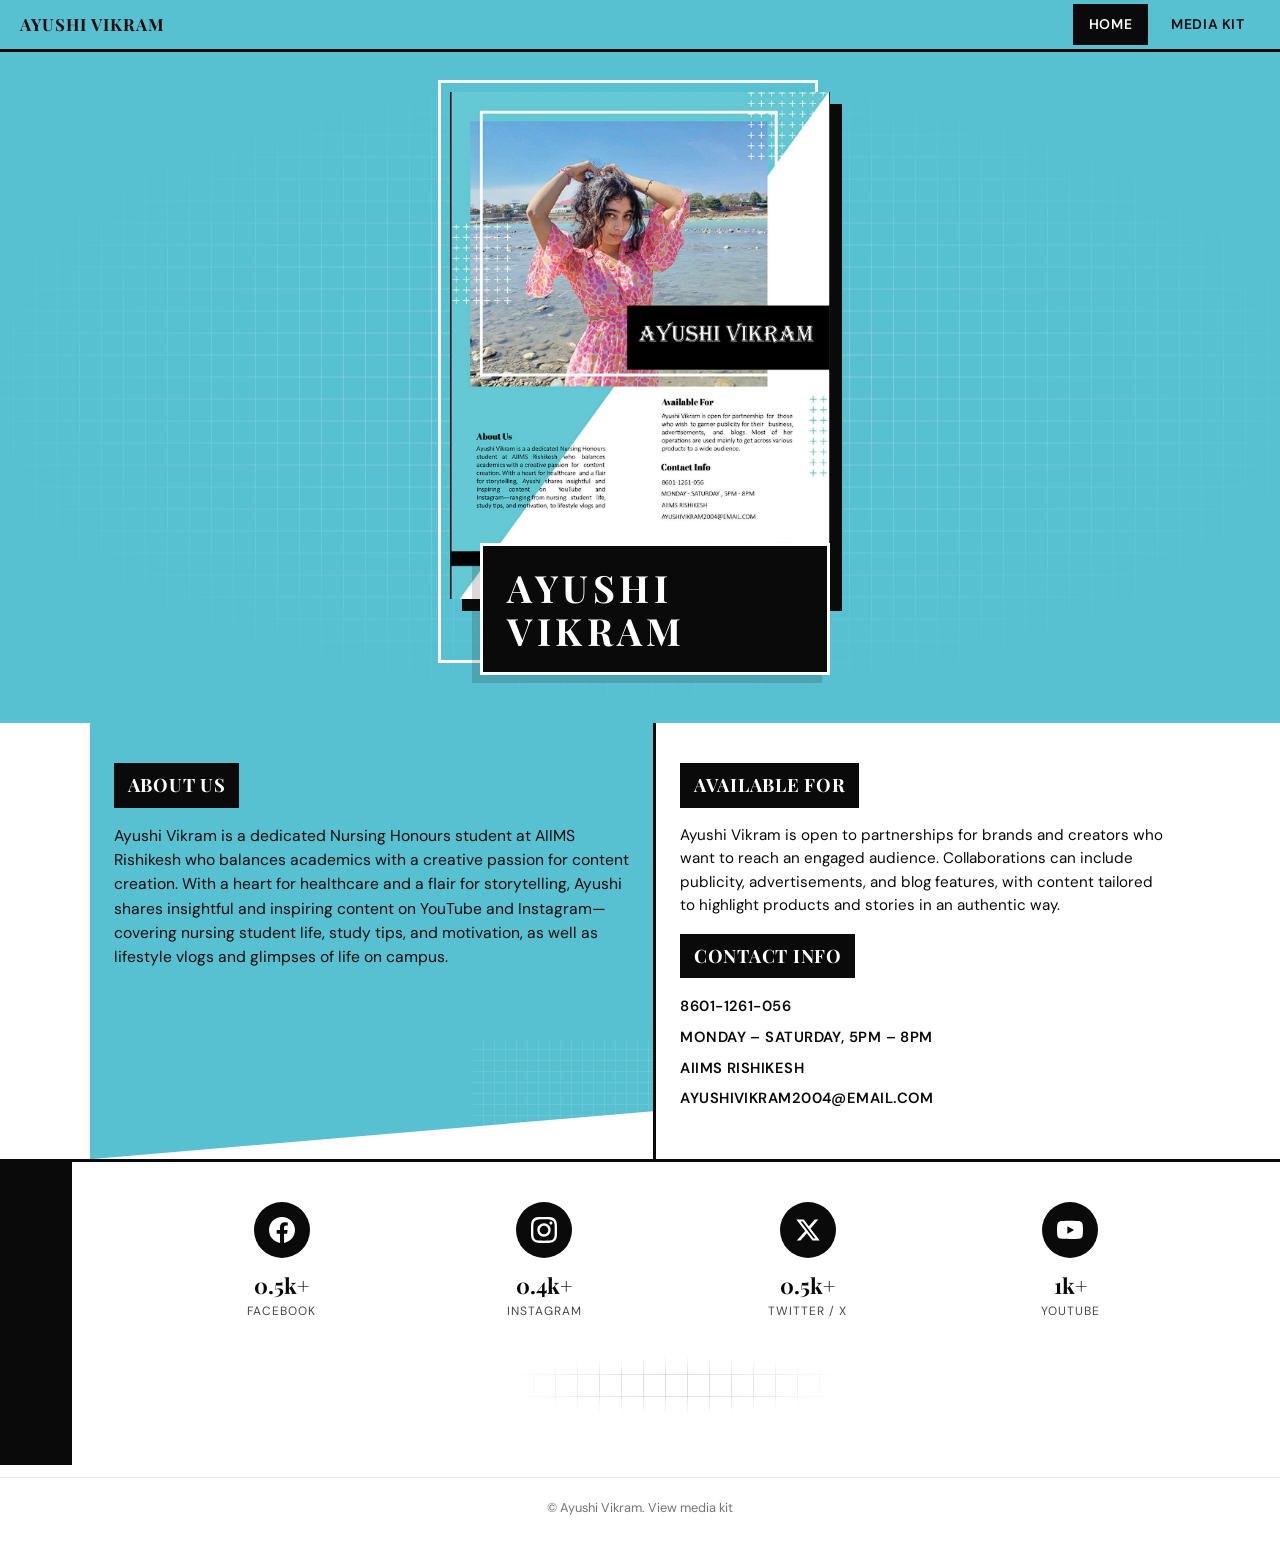
==== index.html @ 70d8a6a5 "portfolio" ====
<!DOCTYPE html>
<html lang="en">
  <head>
    <meta charset="utf-8" />
    <meta name="viewport" content="width=device-width, initial-scale=1" />
    <title>Ayushi Vikram — Portfolio</title>
    <link rel="preconnect" href="https://fonts.googleapis.com" />
    <link rel="preconnect" href="https://fonts.gstatic.com" crossorigin />
    <link
      href="https://fonts.googleapis.com/css2?family=DM+Sans:ital,opsz,wght@0,9..40,400;0,9..40,600;0,9..40,700;1,9..40,400&family=Playfair+Display:ital,wght@0,700;1,700&display=swap"
      rel="stylesheet"
    />
    <link rel="stylesheet" href="styles.css" />
  </head>
  <body class="page-home">
    <header class="site-nav">
      <a class="site-nav__brand" href="index.html">Ayushi Vikram</a>
      <nav aria-label="Primary">
        <ul class="site-nav__links">
          <li><a href="index.html" aria-current="page">Home</a></li>
          <li><a href="media-kit.html">Media kit</a></li>
        </ul>
      </nav>
    </header>

    <section class="hero" aria-labelledby="hero-heading">
      <div class="pattern-plus" aria-hidden="true"></div>
      <div class="hero__inner">
        <div class="hero__frame">
          <span class="hero__frame-border" aria-hidden="true"></span>
          <img
            class="hero__photo"
            src="assets/hero.png"
            alt="Ayushi Vikram"
            width="760"
            height="1013"
          />
          <div class="hero__nameplate">
            <h1 id="hero-heading" class="hero__name">Ayushi Vikram</h1>
          </div>
        </div>
      </div>
    </section>

    <div class="split">
      <section class="split__about" aria-labelledby="about-title">
        <h2 id="about-title" class="section-title">About us</h2>
        <p>
          Ayushi Vikram is a dedicated Nursing Honours student at AIIMS Rishikesh who balances
          academics with a creative passion for content creation. With a heart for healthcare and a
          flair for storytelling, Ayushi shares insightful and inspiring content on YouTube and
          Instagram—covering nursing student life, study tips, and motivation, as well as lifestyle
          vlogs and glimpses of life on campus.
        </p>
      </section>
      <aside class="split__aside">
        <h2 class="section-title">Available for</h2>
        <p>
          Ayushi Vikram is open to partnerships for brands and creators who want to reach an engaged
          audience. Collaborations can include publicity, advertisements, and blog features, with
          content tailored to highlight products and stories in an authentic way.
        </p>
        <h3 class="section-title">Contact info</h3>
        <ul class="contact-list">
          <li><a href="tel:+9186011261056">8601-1261-056</a></li>
          <li>Monday – Saturday, 5pm – 8pm</li>
          <li>AIIMS Rishikesh</li>
          <li>
            <a href="mailto:ayushivikram2004@email.com">ayushivikram2004@email.com</a>
          </li>
        </ul>
      </aside>
    </div>

    <footer class="social-footer">
      <div class="social-footer__bar" aria-hidden="true"></div>
      <div class="social-footer__inner">
        <div class="social-footer__grid">
          <div class="social-card">
            <div class="social-card__icon" aria-hidden="true">
              <svg viewBox="0 0 24 24" aria-hidden="true">
                <path
                  d="M24 12.073c0-6.627-5.373-12-12-12s-12 5.373-12 12c0 5.99 4.388 10.954 10.125 11.854v-8.385H7.078v-3.47h3.047V9.43c0-3.007 1.792-4.669 4.533-4.669 1.312 0 2.686.235 2.686.235v2.953H15.83c-1.491 0-1.956.925-1.956 1.874v2.25h3.328l-.532 3.47h-2.796v8.385C19.612 23.027 24 18.062 24 12.073z"
                />
              </svg>
            </div>
            <div class="social-card__stat">0.5k+</div>
            <div class="social-card__label">Facebook</div>
          </div>
          <div class="social-card">
            <div class="social-card__icon" aria-hidden="true">
              <svg viewBox="0 0 24 24" aria-hidden="true">
                <path
                  d="M12 2.163c3.204 0 3.584.012 4.85.07 3.252.148 4.771 1.691 4.919 4.919.058 1.265.069 1.645.069 4.849 0 3.205-.012 3.584-.069 4.849-.149 3.225-1.664 4.771-4.919 4.919-1.266.058-1.644.07-4.85.07-3.204 0-3.584-.012-4.849-.07-3.26-.149-4.771-1.699-4.919-4.92-.058-1.265-.07-1.644-.07-4.849 0-3.204.013-3.583.07-4.849.149-3.227 1.664-4.771 4.919-4.919 1.266-.057 1.645-.069 4.849-.069zm0-2.163c-3.259 0-3.667.014-4.947.072-4.358.2-6.78 2.618-6.98 6.98-.059 1.281-.073 1.689-.073 4.948 0 3.259.014 3.668.072 4.948.2 4.358 2.618 6.78 6.98 6.98 1.281.058 1.689.072 4.948.072 3.259 0 3.668-.014 4.948-.072 4.354-.2 6.782-2.618 6.979-6.98.059-1.28.073-1.689.073-4.948 0-3.259-.014-3.667-.072-4.947-.196-4.354-2.617-6.78-6.979-6.98-1.281-.059-1.69-.073-4.949-.073zm0 5.838c-3.403 0-6.162 2.759-6.162 6.162s2.759 6.163 6.162 6.163 6.162-2.759 6.162-6.163c0-3.403-2.759-6.162-6.162-6.162zm0 10.162c-2.209 0-4-1.79-4-4 0-2.209 1.791-4 4-4s4 1.791 4 4c0 2.21-1.791 4-4 4zm6.406-11.845c-.796 0-1.441.645-1.441 1.44s.645 1.44 1.441 1.44c.795 0 1.439-.645 1.439-1.44s-.644-1.44-1.439-1.44z"
                />
              </svg>
            </div>
            <div class="social-card__stat">0.4k+</div>
            <div class="social-card__label">Instagram</div>
          </div>
          <div class="social-card">
            <div class="social-card__icon" aria-hidden="true">
              <svg viewBox="0 0 24 24" aria-hidden="true">
                <path
                  d="M18.244 2.25h3.308l-7.227 8.26 8.502 11.24H16.17l-5.214-6.817L4.99 21.75H1.68l7.73-8.835L1.254 2.25H8.08l4.713 6.231zm-1.161 17.52h1.833L7.084 4.126H5.117z"
                />
              </svg>
            </div>
            <div class="social-card__stat">0.5k+</div>
            <div class="social-card__label">Twitter / X</div>
          </div>
          <div class="social-card">
            <div class="social-card__icon" aria-hidden="true">
              <svg viewBox="0 0 24 24" aria-hidden="true">
                <path
                  d="M23.498 6.186a3.016 3.016 0 0 0-2.122-2.136C19.505 3.545 12 3.545 12 3.545s-7.505 0-9.377.505A3.017 3.017 0 0 0 .502 6.186C0 8.07 0 12 0 12s0 3.93.502 5.814a3.016 3.016 0 0 0 2.122 2.136c1.871.505 9.376.505 9.376.505s7.505 0 9.377-.505a3.015 3.015 0 0 0 2.122-2.136C24 15.93 24 12 24 12s0-3.93-.502-5.814zM9.545 15.568V8.432L15.818 12l-6.273 3.568z"
                />
              </svg>
            </div>
            <div class="social-card__stat">1k+</div>
            <div class="social-card__label">YouTube</div>
          </div>
        </div>
        <div class="pattern-plus pattern-plus--dark social-footer__pattern" aria-hidden="true"></div>
      </div>
    </footer>

    <p class="site-footer">© Ayushi Vikram. <a href="media-kit.html">View media kit</a></p>
  </body>
</html>
---- styles.css ----
/* Ayushi Vikram — portfolio (teal / black / white) */
:root {
  --teal: #57c1d1;
  --black: #0a0a0a;
  --white: #ffffff;
  --sans: "DM Sans", system-ui, sans-serif;
  --serif: "Playfair Display", Georgia, serif;
  --max: 1100px;
  --nav-h: 52px;
}

*,
*::before,
*::after {
  box-sizing: border-box;
}

html {
  scroll-behavior: smooth;
}

body {
  margin: 0;
  font-family: var(--sans);
  font-size: 1rem;
  line-height: 1.55;
  color: var(--black);
  background: var(--white);
}

img {
  max-width: 100%;
  height: auto;
  display: block;
}

a {
  color: inherit;
  text-decoration: none;
}

a:hover {
  text-decoration: underline;
}

/* —— Plus pattern (decorative) —— */
.pattern-plus {
  --plus: rgba(255, 255, 255, 0.35);
  --cell: 22px;
  background-image: linear-gradient(var(--plus) 1px, transparent 1px),
    linear-gradient(90deg, var(--plus) 1px, transparent 1px);
  background-size: var(--cell) var(--cell);
  background-position: center;
  mask-image: radial-gradient(ellipse 80% 70% at 50% 50%, black 20%, transparent 70%);
  pointer-events: none;
}

.pattern-plus--dark {
  --plus: rgba(0, 0, 0, 0.12);
}

.pattern-plus--teal {
  --plus: rgba(87, 193, 209, 0.45);
}

/* —— Nav —— */
.site-nav {
  position: sticky;
  top: 0;
  z-index: 50;
  display: flex;
  align-items: center;
  justify-content: space-between;
  gap: 1rem;
  min-height: var(--nav-h);
  padding: 0 1.25rem;
  background: var(--teal);
  color: var(--black);
  border-bottom: 3px solid var(--black);
}

.site-nav__brand {
  font-family: var(--serif);
  font-weight: 700;
  font-size: 1.05rem;
  letter-spacing: 0.06em;
  text-transform: uppercase;
}

.site-nav__links {
  display: flex;
  gap: 0.5rem;
  list-style: none;
  margin: 0;
  padding: 0;
}

.site-nav__links a {
  display: inline-block;
  padding: 0.45rem 0.85rem;
  font-size: 0.875rem;
  font-weight: 600;
  text-transform: uppercase;
  letter-spacing: 0.04em;
  border: 2px solid transparent;
}

.site-nav__links a:hover {
  text-decoration: none;
  border-color: var(--black);
  background: rgba(255, 255, 255, 0.35);
}

.site-nav__links a[aria-current="page"] {
  border-color: var(--black);
  background: var(--black);
  color: var(--white);
}

/* —— Section title (black bar) —— */
.section-title {
  margin: 0 0 1rem;
  padding: 0.5rem 0.85rem;
  font-family: var(--serif);
  font-size: 1.15rem;
  font-weight: 700;
  letter-spacing: 0.04em;
  text-transform: uppercase;
  background: var(--black);
  color: var(--white);
  display: inline-block;
}

/* —— Home: Hero —— */
.hero {
  position: relative;
  background: var(--teal);
  padding: 2.5rem 1.25rem 3rem;
  overflow: hidden;
}

.hero .pattern-plus {
  position: absolute;
  inset: 0;
  opacity: 0.6;
}

.hero__inner {
  position: relative;
  max-width: 900px;
  margin: 0 auto;
}

.hero__frame {
  position: relative;
  max-width: 380px;
  margin: 0 auto;
}

.hero__frame-border {
  position: absolute;
  inset: -12px 12px 12px -12px;
  border: 3px solid var(--white);
  pointer-events: none;
  z-index: 1;
}

.hero__photo {
  position: relative;
  z-index: 2;
  aspect-ratio: 3 / 4;
  object-fit: cover;
  width: 100%;
  box-shadow: 12px 12px 0 var(--black);
}

.hero__nameplate {
  position: relative;
  z-index: 3;
  margin-top: -3.5rem;
  margin-left: auto;
  max-width: 92%;
  padding: 1.25rem 1.5rem;
  background: var(--black);
  color: var(--white);
  border: 3px solid var(--white);
  box-shadow: -8px 8px 0 rgba(0, 0, 0, 0.15);
}

.hero__name {
  margin: 0;
  font-family: var(--serif);
  font-size: clamp(1.75rem, 5vw, 2.35rem);
  font-weight: 700;
  letter-spacing: 0.12em;
  line-height: 1.15;
  text-transform: uppercase;
}

/* —— Home: About + sidebar —— */
.split {
  display: grid;
  grid-template-columns: 1fr;
  gap: 0;
  max-width: var(--max);
  margin: 0 auto;
}

@media (min-width: 860px) {
  .split {
    grid-template-columns: 1.05fr 1fr;
    min-height: 420px;
  }
}

.split__about {
  position: relative;
  padding: 2.5rem 1.5rem 3.5rem;
  background: var(--teal);
  color: var(--black);
  clip-path: polygon(0 0, 100% 0, 100% calc(100% - 48px), 0 100%);
}

.split__about::after {
  content: "";
  position: absolute;
  bottom: 0;
  right: 0;
  width: min(40%, 180px);
  height: 120px;
  background: repeating-linear-gradient(
      90deg,
      transparent,
      transparent 10px,
      rgba(255, 255, 255, 0.25) 10px,
      rgba(255, 255, 255, 0.25) 11px
    ),
    repeating-linear-gradient(
      0deg,
      transparent,
      transparent 10px,
      rgba(255, 255, 255, 0.25) 10px,
      rgba(255, 255, 255, 0.25) 11px
    );
  opacity: 0.4;
  pointer-events: none;
}

.split__about .section-title {
  background: var(--black);
  color: var(--white);
}

.split__about p {
  margin: 0;
  max-width: 42em;
  font-size: 0.98rem;
}

.split__aside {
  padding: 2.5rem 1.5rem 3rem;
  background: var(--white);
  border-left: 3px solid var(--black);
}

.split__aside h3.section-title {
  margin-top: 1.75rem;
}

.split__aside h3.section-title:first-of-type {
  margin-top: 0;
}

.split__aside p {
  margin: 0 0 1rem;
  font-size: 0.95rem;
}

.contact-list {
  list-style: none;
  margin: 0;
  padding: 0;
  font-weight: 600;
  font-size: 0.92rem;
  line-height: 1.7;
  text-transform: uppercase;
  letter-spacing: 0.03em;
}

.contact-list li + li {
  margin-top: 0.35rem;
}

/* —— Social footer —— */
.social-footer {
  position: relative;
  padding: 2.5rem 1.25rem 3rem;
  background: var(--white);
  border-top: 3px solid var(--black);
}

.social-footer__bar {
  position: absolute;
  left: 0;
  top: 0;
  width: 72px;
  height: 100%;
  background: var(--black);
}

.social-footer__inner {
  position: relative;
  max-width: var(--max);
  margin: 0 auto;
  padding-left: clamp(0px, 8vw, 72px);
}

.social-footer__grid {
  display: grid;
  grid-template-columns: repeat(2, 1fr);
  gap: 1.5rem;
  justify-items: center;
}

@media (min-width: 640px) {
  .social-footer__grid {
    grid-template-columns: repeat(4, 1fr);
  }
}

.social-card {
  text-align: center;
}

.social-card__icon {
  width: 56px;
  height: 56px;
  margin: 0 auto 0.65rem;
  display: flex;
  align-items: center;
  justify-content: center;
  border-radius: 50%;
  background: var(--black);
  color: var(--white);
}

.social-card__icon svg {
  width: 26px;
  height: 26px;
  fill: currentColor;
}

.social-card__stat {
  font-family: var(--serif);
  font-size: 1.35rem;
  font-weight: 700;
}

.social-card__label {
  font-size: 0.75rem;
  text-transform: uppercase;
  letter-spacing: 0.08em;
  opacity: 0.75;
}

.social-footer__pattern {
  margin-top: 2rem;
  height: 64px;
  max-width: 320px;
  margin-left: auto;
  margin-right: auto;
}

/* —— Media kit page —— */
.page-media .hero-compact {
  background: var(--teal);
  padding: 1.5rem 1.25rem 2rem;
  border-bottom: 3px solid var(--black);
}

.page-media .hero-compact__inner {
  max-width: var(--max);
  margin: 0 auto;
  display: grid;
  gap: 1.5rem;
  align-items: start;
}

@media (min-width: 768px) {
  .page-media .hero-compact__inner {
    grid-template-columns: 1fr 280px;
    align-items: center;
  }
}

.hero-compact__title {
  font-family: var(--serif);
  font-size: clamp(1.5rem, 3vw, 2rem);
  text-transform: uppercase;
  letter-spacing: 0.08em;
  margin: 0 0 0.5rem;
}

.hero-compact__lead {
  margin: 0;
  max-width: 36em;
  font-size: 0.95rem;
}

.hero-compact__photo-wrap {
  position: relative;
  justify-self: end;
  width: 100%;
  max-width: 260px;
}

.hero-compact__photo {
  border: 6px solid var(--white);
  box-shadow: 8px 8px 0 var(--black);
  aspect-ratio: 3 / 4;
  object-fit: cover;
  width: 100%;
}

.mk-section {
  padding: 2.5rem 1.25rem;
  max-width: var(--max);
  margin: 0 auto;
}

.mk-section + .mk-section {
  border-top: 1px solid rgba(0, 0, 0, 0.08);
}

.mk-stats {
  display: grid;
  grid-template-columns: repeat(auto-fit, minmax(160px, 1fr));
  gap: 1rem;
  margin-bottom: 1.5rem;
}

.stat-card {
  padding: 1rem 1.1rem;
  border: 2px solid var(--black);
  background: var(--white);
}

.stat-card__value {
  font-family: var(--serif);
  font-size: 1.5rem;
  font-weight: 700;
}

.stat-card__label {
  font-size: 0.78rem;
  text-transform: uppercase;
  letter-spacing: 0.06em;
  margin-top: 0.25rem;
  opacity: 0.85;
}

.charts-row {
  display: grid;
  grid-template-columns: 1fr;
  gap: 1.5rem;
  margin-top: 1rem;
}

@media (min-width: 720px) {
  .charts-row {
    grid-template-columns: 1fr 1fr;
  }
}

.chart-box {
  padding: 1rem;
  border: 2px solid var(--black);
  background: #fafafa;
  min-height: 260px;
}

.chart-box h4 {
  margin: 0 0 0.75rem;
  font-size: 0.8rem;
  text-transform: uppercase;
  letter-spacing: 0.06em;
}

.demographics {
  display: grid;
  grid-template-columns: 1fr 1fr;
  gap: 1rem;
  margin-top: 1rem;
}

.demographics table {
  width: 100%;
  border-collapse: collapse;
  font-size: 0.85rem;
}

.demographics th,
.demographics td {
  border: 1px solid var(--black);
  padding: 0.45rem 0.5rem;
  text-align: left;
}

.demographics th {
  background: var(--black);
  color: var(--white);
  font-size: 0.72rem;
  text-transform: uppercase;
  letter-spacing: 0.04em;
}

.ig-grid-2 {
  display: grid;
  grid-template-columns: 1fr 1fr;
  gap: 1.5rem;
  align-items: start;
}

@media (max-width: 719px) {
  .ig-grid-2 {
    grid-template-columns: 1fr;
  }
}

.list-plain {
  margin: 0;
  padding-left: 1.1rem;
  font-size: 0.9rem;
}

.list-plain li + li {
  margin-top: 0.35rem;
}

/* Content showcase */
.content-showcase {
  display: grid;
  grid-template-columns: 1fr;
  gap: 1.25rem;
  align-items: start;
}

@media (min-width: 800px) {
  .content-showcase {
    grid-template-columns: 1.2fr 1fr;
  }
}

.yt-card {
  border: 3px solid var(--black);
  background: var(--black);
  color: var(--white);
}

.yt-card__thumb {
  aspect-ratio: 16 / 9;
  object-fit: cover;
  width: 100%;
}

.yt-card__body {
  padding: 0.85rem 1rem 1rem;
}

.yt-card__title {
  margin: 0;
  font-size: 1rem;
  font-weight: 600;
  line-height: 1.35;
}

.yt-card__meta {
  margin: 0.4rem 0 0;
  font-size: 0.8rem;
  opacity: 0.85;
}

.ig-feed {
  display: grid;
  grid-template-columns: repeat(3, 1fr);
  gap: 4px;
  border: 3px solid var(--black);
  padding: 4px;
  background: var(--black);
}

.ig-feed img {
  aspect-ratio: 1;
  object-fit: cover;
  width: 100%;
}

/* Teal diagonal CTA */
.mk-cta {
  position: relative;
  margin-top: 2rem;
  padding: 2.5rem 1.25rem 3rem;
  overflow: hidden;
}

.mk-cta__bg {
  position: absolute;
  inset: 0;
  background: var(--teal);
  clip-path: polygon(15% 0, 100% 0, 100% 100%, 0 100%);
  z-index: 0;
}

.mk-cta__inner {
  position: relative;
  z-index: 1;
  max-width: var(--max);
  margin: 0 auto;
  display: grid;
  gap: 1rem;
}

@media (min-width: 640px) {
  .mk-cta__inner {
    margin-left: auto;
    width: min(100%, 520px);
  }
}

.social-row {
  display: flex;
  align-items: center;
  gap: 0.85rem;
  padding: 0.65rem 0;
  border-bottom: 2px solid var(--black);
  font-weight: 600;
  font-size: 0.95rem;
}

.social-row:last-child {
  border-bottom: none;
}

.social-row svg {
  width: 28px;
  height: 28px;
  flex-shrink: 0;
}

/* Footer note */
.site-footer {
  text-align: center;
  padding: 1.25rem;
  font-size: 0.8rem;
  color: rgba(0, 0, 0, 0.55);
  border-top: 1px solid rgba(0, 0, 0, 0.1);
}
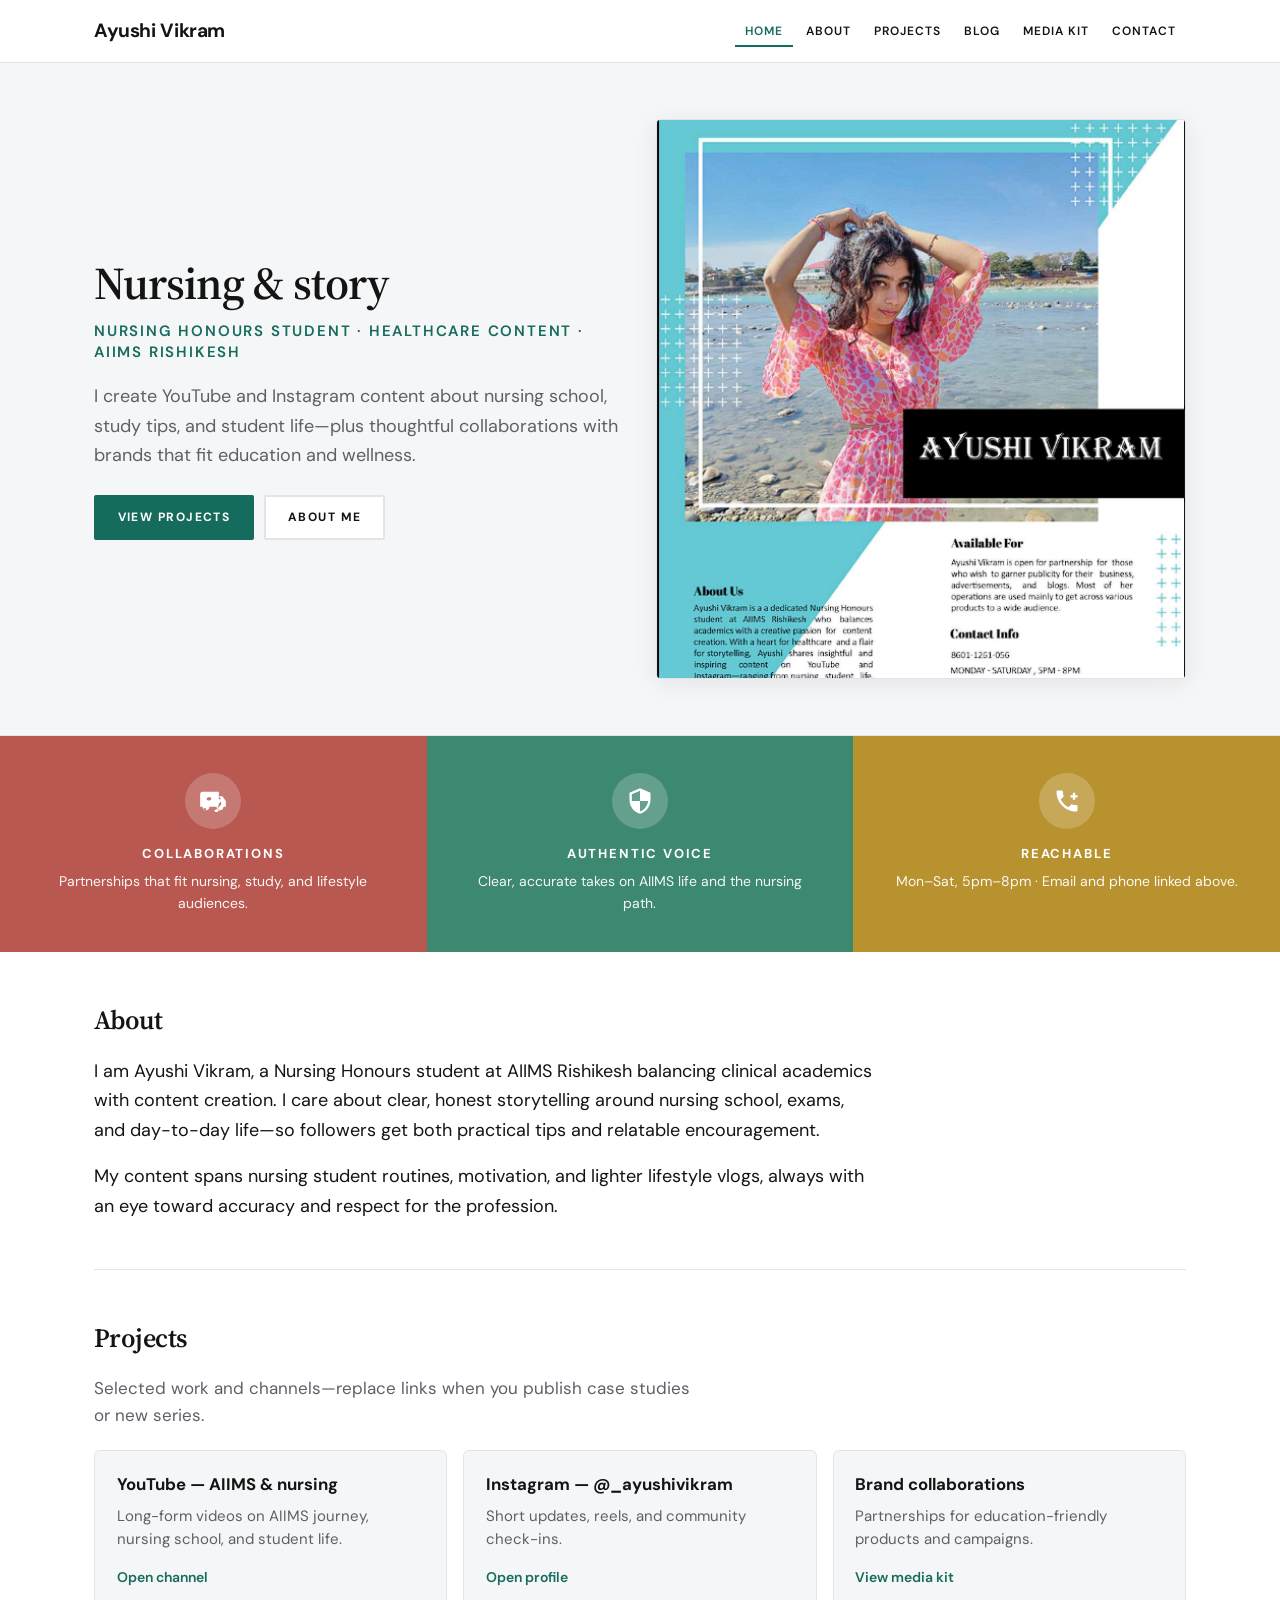
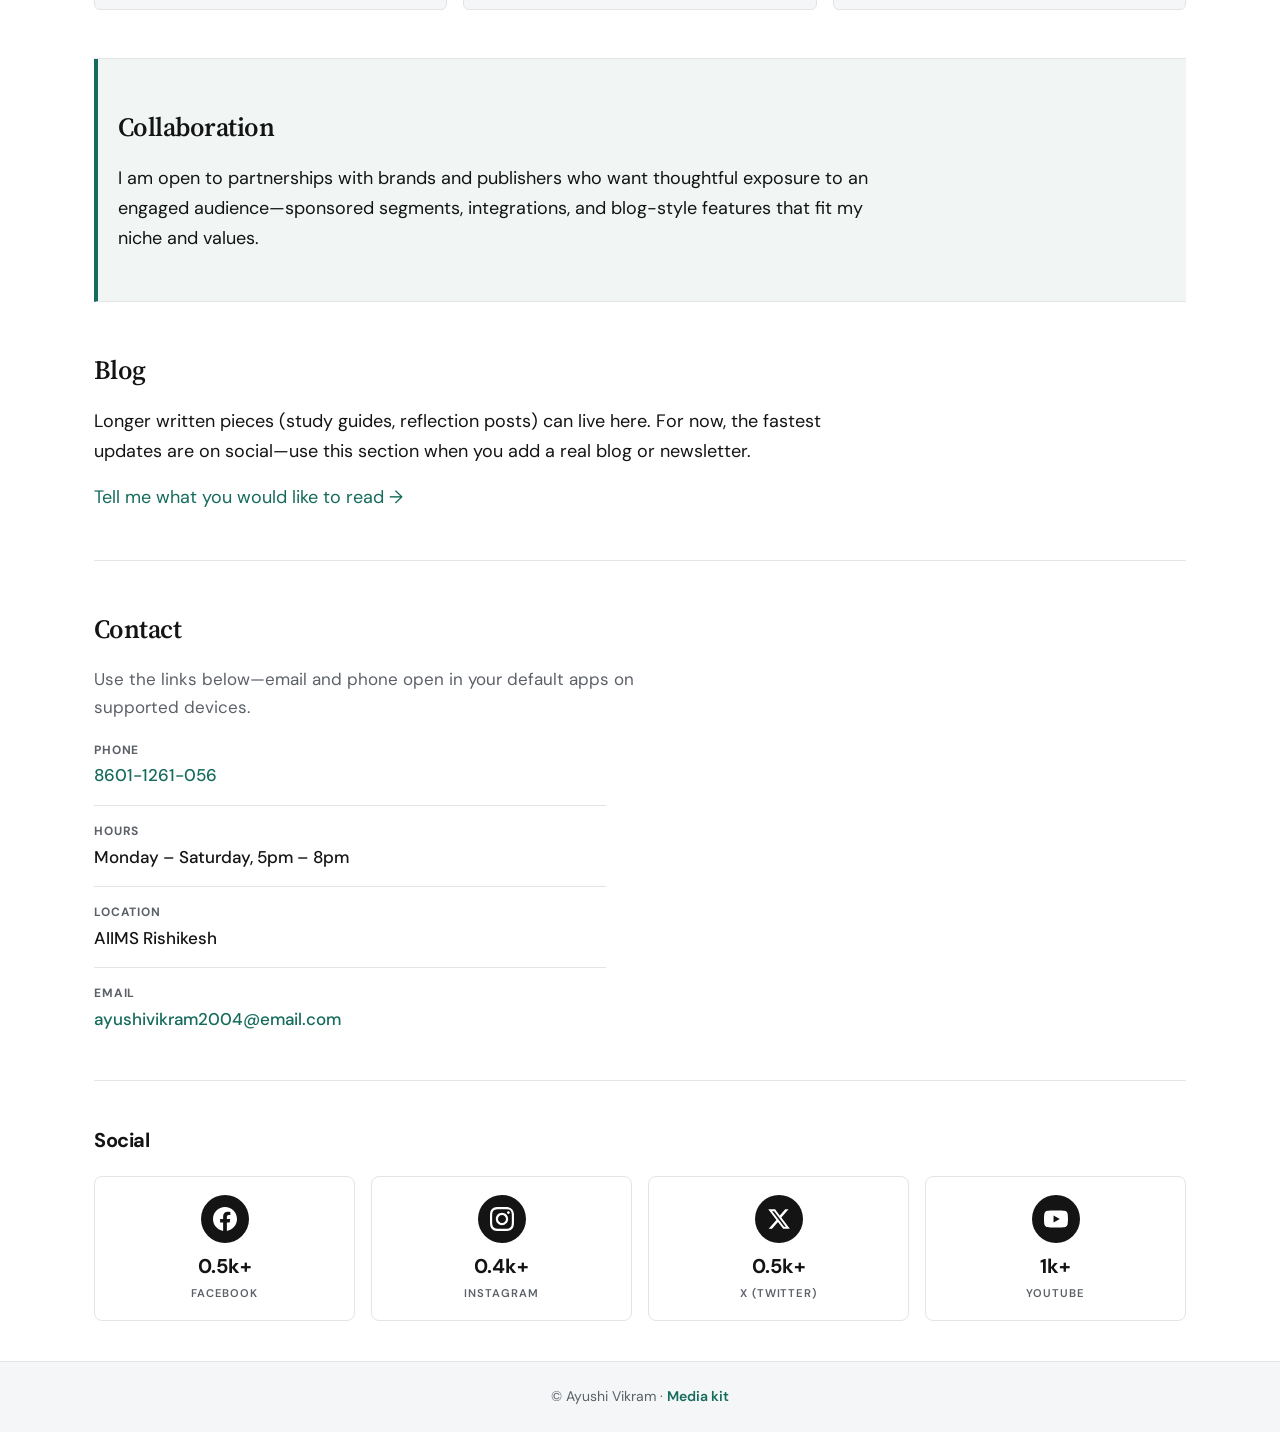
==== commit 9a5df7e3: "changes" ====
--- a/index.html
+++ b/index.html
@@ -7,124 +7,252 @@
     <link rel="preconnect" href="https://fonts.googleapis.com" />
     <link rel="preconnect" href="https://fonts.gstatic.com" crossorigin />
     <link
-      href="https://fonts.googleapis.com/css2?family=DM+Sans:ital,opsz,wght@0,9..40,400;0,9..40,600;0,9..40,700;1,9..40,400&family=Playfair+Display:ital,wght@0,700;1,700&display=swap"
+      href="https://fonts.googleapis.com/css2?family=DM+Sans:ital,opsz,wght@0,9..40,400;0,9..40,500;0,9..40,600;0,9..40,700;1,9..40,400&family=Source+Serif+4:ital,opsz,wght@0,8..60,400;0,8..60,600;0,8..60,700;1,8..60,400&display=swap"
       rel="stylesheet"
     />
     <link rel="stylesheet" href="styles.css" />
   </head>
   <body class="page-home">
-    <header class="site-nav">
-      <a class="site-nav__brand" href="index.html">Ayushi Vikram</a>
-      <nav aria-label="Primary">
-        <ul class="site-nav__links">
-          <li><a href="index.html" aria-current="page">Home</a></li>
-          <li><a href="media-kit.html">Media kit</a></li>
-        </ul>
-      </nav>
+    <a class="skip-link" href="#main">Skip to content</a>
+
+    <header class="site-head">
+      <div class="site-head-bar">
+        <a class="site-head__logo" href="index.html">Ayushi Vikram</a>
+        <nav class="site-head__nav" aria-label="Primary">
+          <ul class="site-nav__links">
+            <li><a href="index.html" aria-current="page">Home</a></li>
+            <li><a href="#about">About</a></li>
+            <li><a href="#projects">Projects</a></li>
+            <li><a href="#blog">Blog</a></li>
+            <li><a href="media-kit.html">Media kit</a></li>
+            <li><a href="#contact">Contact</a></li>
+          </ul>
+        </nav>
+      </div>
     </header>
 
-    <section class="hero" aria-labelledby="hero-heading">
-      <div class="pattern-plus" aria-hidden="true"></div>
-      <div class="hero__inner">
-        <div class="hero__frame">
-          <span class="hero__frame-border" aria-hidden="true"></span>
-          <img
-            class="hero__photo"
-            src="assets/hero.png"
-            alt="Ayushi Vikram"
-            width="760"
-            height="1013"
-          />
-          <div class="hero__nameplate">
-            <h1 id="hero-heading" class="hero__name">Ayushi Vikram</h1>
+    <main id="main">
+      <section class="editorial-hero" aria-labelledby="home-heading">
+        <div class="editorial-hero__inner">
+          <div class="editorial-hero__copy">
+            <h1 class="editorial-hero__display" id="home-heading">Nursing &amp; story</h1>
+            <p class="editorial-hero__sub">
+              Nursing Honours student · Healthcare content · AIIMS Rishikesh
+            </p>
+            <p class="editorial-hero__lead">
+              I create YouTube and Instagram content about nursing school, study tips, and student
+              life—plus thoughtful collaborations with brands that fit education and wellness.
+            </p>
+            <div class="editorial-hero__actions">
+              <a class="btn btn--hero-primary" href="#projects">View projects</a>
+              <a class="btn btn--hero-secondary" href="#about">About me</a>
+            </div>
+          </div>
+          <div class="editorial-hero__figure">
+            <img
+              class="editorial-hero__photo"
+              src="assets/hero.png"
+              alt="Portrait of Ayushi Vikram"
+              width="760"
+              height="1013"
+            />
           </div>
         </div>
+      </section>
+
+      <section class="feature-strip" aria-label="Working together">
+        <article class="feature-strip__card feature-strip__card--coral">
+          <div class="feature-strip__icon" aria-hidden="true">
+            <svg viewBox="0 0 24 24" width="28" height="28" fill="currentColor">
+              <path
+                d="M20 8h-3V4H3c-1.1 0-2 .9-2 2v11h2c0 1.66 1.34 3 3 3s3-1.34 3-3h6c0 1.66 1.34 3 3 3s3-1.34 3-3h2v-5l-3-4zm-3 0l1.96 2.5H17V8zm-9 3.5c-.83 0-1.5-.67-1.5-1.5S8.17 8.5 9 8.5s1.5.67 1.5 1.5-.67 1.5-1.5 1.5zM5 20c-.55 0-1-.45-1-1s.45-1 1-1 1 .45 1 1-.45 1-1 1zm14.16-3.09c-.09.04-.19.09-.29.09-.81 0-1.55-.5-1.84-1.26-.28-.75-.1-1.58.45-2.09l2.25-2.09H17V9h-4.29c-.05 0-.1 0-.14.01-.98.02-1.72.81-1.73 1.79-.01 1.03.82 1.87 1.85 1.88H19v2.5l-2.84 2.83c.43.37.69.9.69 1.48 0 1.1-.9 2-2 2-.87 0-1.61-.55-1.88-1.32zM17 18c-.55 0-1-.45-1-1s.45-1 1-1 1 .45 1 1-.45 1-1 1z"
+              />
+            </svg>
+          </div>
+          <h2 class="feature-strip__title">Collaborations</h2>
+          <p class="feature-strip__text">Partnerships that fit nursing, study, and lifestyle audiences.</p>
+        </article>
+        <article class="feature-strip__card feature-strip__card--mint">
+          <div class="feature-strip__icon" aria-hidden="true">
+            <svg viewBox="0 0 24 24" width="28" height="28" fill="currentColor">
+              <path
+                d="M12 1L3 5v6c0 5.55 3.84 10.74 9 12 5.16-1.26 9-6.45 9-12V5l-9-4zm0 10.99h7c-.53 4.12-3.28 7.79-7 8.94V12H5V6.3l7-3.11v8.8z"
+              />
+            </svg>
+          </div>
+          <h2 class="feature-strip__title">Authentic voice</h2>
+          <p class="feature-strip__text">Clear, accurate takes on AIIMS life and the nursing path.</p>
+        </article>
+        <article class="feature-strip__card feature-strip__card--mustard">
+          <div class="feature-strip__icon" aria-hidden="true">
+            <svg viewBox="0 0 24 24" width="28" height="28" fill="currentColor">
+              <path
+                d="M20 15.5c-1.25 0-2.45-.2-3.57-.57-.35-.11-.75-.03-1.02.24l-2.2 2.2c-2.83-1.44-5.15-3.75-6.59-6.59l2.2-2.21c.28-.26.36-.65.25-1C8.7 6.45 8.5 5.25 8.5 4c0-.55-.45-1-1-1H4c-.55 0-1 .45-1 1 0 9.39 7.61 17 17 17 .55 0 1-.45 1-1v-3.5c0-.55-.45-1-1-1zM19 9h2V7h-2V5h-2v2h-2v2h2v2h2V9z"
+              />
+            </svg>
+          </div>
+          <h2 class="feature-strip__title">Reachable</h2>
+          <p class="feature-strip__text">Mon–Sat, 5pm–8pm · Email and phone linked above.</p>
+        </article>
+      </section>
+
+      <div class="layout-container">
+        <section id="about" class="home-section" aria-labelledby="about-title">
+          <h2 id="about-title" class="home-section__title">About</h2>
+          <div class="home-section__prose">
+            <p>
+              I am Ayushi Vikram, a Nursing Honours student at AIIMS Rishikesh balancing clinical
+              academics with content creation. I care about clear, honest storytelling around nursing school,
+              exams, and day-to-day life—so followers get both practical tips and relatable
+              encouragement.
+            </p>
+            <p>
+              My content spans nursing student routines, motivation, and lighter lifestyle vlogs,
+              always with an eye toward accuracy and respect for the profession.
+            </p>
+          </div>
+        </section>
+
+        <section id="projects" class="home-section" aria-labelledby="projects-title">
+          <h2 id="projects-title" class="home-section__title">Projects</h2>
+          <p class="home-section__lede">
+            Selected work and channels—replace links when you publish case studies or new series.
+          </p>
+          <ul class="project-list">
+            <li class="project-card">
+              <h3 class="project-card__name">YouTube — AIIMS &amp; nursing</h3>
+              <p class="project-card__desc">Long-form videos on AIIMS journey, nursing school, and student life.</p>
+              <a class="project-card__link" href="https://www.youtube.com/" rel="noopener noreferrer"
+                >Open channel</a
+              >
+            </li>
+            <li class="project-card">
+              <h3 class="project-card__name">Instagram — @_ayushivikram</h3>
+              <p class="project-card__desc">Short updates, reels, and community check-ins.</p>
+              <a class="project-card__link" href="https://www.instagram.com/" rel="noopener noreferrer"
+                >Open profile</a
+              >
+            </li>
+            <li class="project-card">
+              <h3 class="project-card__name">Brand collaborations</h3>
+              <p class="project-card__desc">Partnerships for education-friendly products and campaigns.</p>
+              <a class="project-card__link" href="media-kit.html">View media kit</a>
+            </li>
+          </ul>
+        </section>
+
+        <section id="services" class="home-section home-section--accent" aria-labelledby="services-title">
+          <h2 id="services-title" class="home-section__title">Collaboration</h2>
+          <div class="home-section__prose">
+            <p>
+              I am open to partnerships with brands and publishers who want thoughtful exposure to an
+              engaged audience—sponsored segments, integrations, and blog-style features that fit
+              my niche and values.
+            </p>
+          </div>
+        </section>
+
+        <section id="blog" class="home-section" aria-labelledby="blog-title">
+          <h2 id="blog-title" class="home-section__title">Blog</h2>
+          <div class="home-section__prose">
+            <p>
+              Longer written pieces (study guides, reflection posts) can live here. For now, the
+              fastest updates are on social—use this section when you add a real blog or
+              newsletter.
+            </p>
+            <p><a href="#contact">Tell me what you would like to read →</a></p>
+          </div>
+        </section>
+
+        <section id="contact" class="home-section" aria-labelledby="contact-title">
+          <h2 id="contact-title" class="home-section__title">Contact</h2>
+          <p class="home-section__lede">
+            Use the links below—email and phone open in your default apps on supported devices.
+          </p>
+          <ul class="contact-block">
+            <li>
+              <span class="contact-block__label">Phone</span>
+              <a class="contact-block__value" href="tel:+9186011261056">8601-1261-056</a>
+            </li>
+            <li>
+              <span class="contact-block__label">Hours</span>
+              <span class="contact-block__value">Monday – Saturday, 5pm – 8pm</span>
+            </li>
+            <li>
+              <span class="contact-block__label">Location</span>
+              <span class="contact-block__value">AIIMS Rishikesh</span>
+            </li>
+            <li>
+              <span class="contact-block__label">Email</span>
+              <a class="contact-block__value" href="mailto:ayushivikram2004@email.com"
+                >ayushivikram2004@email.com</a
+              >
+            </li>
+          </ul>
+        </section>
+
+        <section class="home-social" aria-labelledby="social-title">
+          <h2 id="social-title" class="home-social__title">Social</h2>
+          <ul class="home-social__grid">
+            <li>
+              <a class="social-link" href="https://www.facebook.com/" rel="noopener noreferrer">
+                <span class="social-link__icon" aria-hidden="true">
+                  <svg viewBox="0 0 24 24" width="24" height="24" fill="currentColor">
+                    <path
+                      d="M24 12.073c0-6.627-5.373-12-12-12s-12 5.373-12 12c0 5.99 4.388 10.954 10.125 11.854v-8.385H7.078v-3.47h3.047V9.43c0-3.007 1.792-4.669 4.533-4.669 1.312 0 2.686.235 2.686.235v2.953H15.83c-1.491 0-1.956.925-1.956 1.874v2.25h3.328l-.532 3.47h-2.796v8.385C19.612 23.027 24 18.062 24 12.073z"
+                    />
+                  </svg>
+                </span>
+                <span class="social-link__stat">0.5k+</span>
+                <span class="social-link__name">Facebook</span>
+              </a>
+            </li>
+            <li>
+              <a class="social-link" href="https://www.instagram.com/" rel="noopener noreferrer">
+                <span class="social-link__icon" aria-hidden="true">
+                  <svg viewBox="0 0 24 24" width="24" height="24" fill="currentColor">
+                    <path
+                      d="M12 2.163c3.204 0 3.584.012 4.85.07 3.252.148 4.771 1.691 4.919 4.919.058 1.265.069 1.645.069 4.849 0 3.205-.012 3.584-.069 4.849-.149 3.225-1.664 4.771-4.919 4.919-1.266.058-1.644.07-4.85.07-3.204 0-3.584-.012-4.849-.07-3.26-.149-4.771-1.699-4.919-4.92-.058-1.265-.07-1.644-.07-4.849 0-3.204.013-3.583.07-4.849.149-3.227 1.664-4.771 4.919-4.919 1.266-.057 1.645-.069 4.849-.069zm0-2.163c-3.259 0-3.667.014-4.947.072-4.358.2-6.78 2.618-6.98 6.98-.059 1.281-.073 1.689-.073 4.948 0 3.259.014 3.668.072 4.948.2 4.358 2.618 6.78 6.98 6.98 1.281.058 1.689.072 4.948.072 3.259 0 3.668-.014 4.948-.072 4.354-.2 6.782-2.618 6.979-6.98.059-1.28.073-1.689.073-4.948 0-3.259-.014-3.667-.072-4.947-.196-4.354-2.617-6.78-6.979-6.98-1.281-.059-1.69-.073-4.949-.073zm0 5.838c-3.403 0-6.162 2.759-6.162 6.162s2.759 6.163 6.162 6.163 6.162-2.759 6.162-6.163c0-3.403-2.759-6.162-6.162-6.162zm0 10.162c-2.209 0-4-1.79-4-4 0-2.209 1.791-4 4-4s4 1.791 4 4c0 2.21-1.791 4-4 4zm6.406-11.845c-.796 0-1.441.645-1.441 1.44s.645 1.44 1.441 1.44c.795 0 1.439-.645 1.439-1.44s-.644-1.44-1.439-1.44z"
+                    />
+                  </svg>
+                </span>
+                <span class="social-link__stat">0.4k+</span>
+                <span class="social-link__name">Instagram</span>
+              </a>
+            </li>
+            <li>
+              <a class="social-link" href="https://twitter.com/" rel="noopener noreferrer">
+                <span class="social-link__icon" aria-hidden="true">
+                  <svg viewBox="0 0 24 24" width="24" height="24" fill="currentColor">
+                    <path
+                      d="M18.244 2.25h3.308l-7.227 8.26 8.502 11.24H16.17l-5.214-6.817L4.99 21.75H1.68l7.73-8.835L1.254 2.25H8.08l4.713 6.231zm-1.161 17.52h1.833L7.084 4.126H5.117z"
+                    />
+                  </svg>
+                </span>
+                <span class="social-link__stat">0.5k+</span>
+                <span class="social-link__name">X (Twitter)</span>
+              </a>
+            </li>
+            <li>
+              <a class="social-link" href="https://www.youtube.com/" rel="noopener noreferrer">
+                <span class="social-link__icon" aria-hidden="true">
+                  <svg viewBox="0 0 24 24" width="24" height="24" fill="currentColor">
+                    <path
+                      d="M23.498 6.186a3.016 3.016 0 0 0-2.122-2.136C19.505 3.545 12 3.545 12 3.545s-7.505 0-9.377.505A3.017 3.017 0 0 0 .502 6.186C0 8.07 0 12 0 12s0 3.93.502 5.814a3.016 3.016 0 0 0 2.122 2.136c1.871.505 9.376.505 9.376.505s7.505 0 9.377-.505a3.015 3.015 0 0 0 2.122-2.136C24 15.93 24 12 24 12s0-3.93-.502-5.814zM9.545 15.568V8.432L15.818 12l-6.273 3.568z"
+                    />
+                  </svg>
+                </span>
+                <span class="social-link__stat">1k+</span>
+                <span class="social-link__name">YouTube</span>
+              </a>
+            </li>
+          </ul>
+        </section>
       </div>
-    </section>
-
-    <div class="split">
-      <section class="split__about" aria-labelledby="about-title">
-        <h2 id="about-title" class="section-title">About us</h2>
-        <p>
-          Ayushi Vikram is a dedicated Nursing Honours student at AIIMS Rishikesh who balances
-          academics with a creative passion for content creation. With a heart for healthcare and a
-          flair for storytelling, Ayushi shares insightful and inspiring content on YouTube and
-          Instagram—covering nursing student life, study tips, and motivation, as well as lifestyle
-          vlogs and glimpses of life on campus.
-        </p>
-      </section>
-      <aside class="split__aside">
-        <h2 class="section-title">Available for</h2>
-        <p>
-          Ayushi Vikram is open to partnerships for brands and creators who want to reach an engaged
-          audience. Collaborations can include publicity, advertisements, and blog features, with
-          content tailored to highlight products and stories in an authentic way.
-        </p>
-        <h3 class="section-title">Contact info</h3>
-        <ul class="contact-list">
-          <li><a href="tel:+9186011261056">8601-1261-056</a></li>
-          <li>Monday – Saturday, 5pm – 8pm</li>
-          <li>AIIMS Rishikesh</li>
-          <li>
-            <a href="mailto:ayushivikram2004@email.com">ayushivikram2004@email.com</a>
-          </li>
-        </ul>
-      </aside>
-    </div>
-
-    <footer class="social-footer">
-      <div class="social-footer__bar" aria-hidden="true"></div>
-      <div class="social-footer__inner">
-        <div class="social-footer__grid">
-          <div class="social-card">
-            <div class="social-card__icon" aria-hidden="true">
-              <svg viewBox="0 0 24 24" aria-hidden="true">
-                <path
-                  d="M24 12.073c0-6.627-5.373-12-12-12s-12 5.373-12 12c0 5.99 4.388 10.954 10.125 11.854v-8.385H7.078v-3.47h3.047V9.43c0-3.007 1.792-4.669 4.533-4.669 1.312 0 2.686.235 2.686.235v2.953H15.83c-1.491 0-1.956.925-1.956 1.874v2.25h3.328l-.532 3.47h-2.796v8.385C19.612 23.027 24 18.062 24 12.073z"
-                />
-              </svg>
-            </div>
-            <div class="social-card__stat">0.5k+</div>
-            <div class="social-card__label">Facebook</div>
-          </div>
-          <div class="social-card">
-            <div class="social-card__icon" aria-hidden="true">
-              <svg viewBox="0 0 24 24" aria-hidden="true">
-                <path
-                  d="M12 2.163c3.204 0 3.584.012 4.85.07 3.252.148 4.771 1.691 4.919 4.919.058 1.265.069 1.645.069 4.849 0 3.205-.012 3.584-.069 4.849-.149 3.225-1.664 4.771-4.919 4.919-1.266.058-1.644.07-4.85.07-3.204 0-3.584-.012-4.849-.07-3.26-.149-4.771-1.699-4.919-4.92-.058-1.265-.07-1.644-.07-4.849 0-3.204.013-3.583.07-4.849.149-3.227 1.664-4.771 4.919-4.919 1.266-.057 1.645-.069 4.849-.069zm0-2.163c-3.259 0-3.667.014-4.947.072-4.358.2-6.78 2.618-6.98 6.98-.059 1.281-.073 1.689-.073 4.948 0 3.259.014 3.668.072 4.948.2 4.358 2.618 6.78 6.98 6.98 1.281.058 1.689.072 4.948.072 3.259 0 3.668-.014 4.948-.072 4.354-.2 6.782-2.618 6.979-6.98.059-1.28.073-1.689.073-4.948 0-3.259-.014-3.667-.072-4.947-.196-4.354-2.617-6.78-6.979-6.98-1.281-.059-1.69-.073-4.949-.073zm0 5.838c-3.403 0-6.162 2.759-6.162 6.162s2.759 6.163 6.162 6.163 6.162-2.759 6.162-6.163c0-3.403-2.759-6.162-6.162-6.162zm0 10.162c-2.209 0-4-1.79-4-4 0-2.209 1.791-4 4-4s4 1.791 4 4c0 2.21-1.791 4-4 4zm6.406-11.845c-.796 0-1.441.645-1.441 1.44s.645 1.44 1.441 1.44c.795 0 1.439-.645 1.439-1.44s-.644-1.44-1.439-1.44z"
-                />
-              </svg>
-            </div>
-            <div class="social-card__stat">0.4k+</div>
-            <div class="social-card__label">Instagram</div>
-          </div>
-          <div class="social-card">
-            <div class="social-card__icon" aria-hidden="true">
-              <svg viewBox="0 0 24 24" aria-hidden="true">
-                <path
-                  d="M18.244 2.25h3.308l-7.227 8.26 8.502 11.24H16.17l-5.214-6.817L4.99 21.75H1.68l7.73-8.835L1.254 2.25H8.08l4.713 6.231zm-1.161 17.52h1.833L7.084 4.126H5.117z"
-                />
-              </svg>
-            </div>
-            <div class="social-card__stat">0.5k+</div>
-            <div class="social-card__label">Twitter / X</div>
-          </div>
-          <div class="social-card">
-            <div class="social-card__icon" aria-hidden="true">
-              <svg viewBox="0 0 24 24" aria-hidden="true">
-                <path
-                  d="M23.498 6.186a3.016 3.016 0 0 0-2.122-2.136C19.505 3.545 12 3.545 12 3.545s-7.505 0-9.377.505A3.017 3.017 0 0 0 .502 6.186C0 8.07 0 12 0 12s0 3.93.502 5.814a3.016 3.016 0 0 0 2.122 2.136c1.871.505 9.376.505 9.376.505s7.505 0 9.377-.505a3.015 3.015 0 0 0 2.122-2.136C24 15.93 24 12 24 12s0-3.93-.502-5.814zM9.545 15.568V8.432L15.818 12l-6.273 3.568z"
-                />
-              </svg>
-            </div>
-            <div class="social-card__stat">1k+</div>
-            <div class="social-card__label">YouTube</div>
-          </div>
-        </div>
-        <div class="pattern-plus pattern-plus--dark social-footer__pattern" aria-hidden="true"></div>
-      </div>
+    </main>
+
+    <footer class="site-footer">
+      <p>© Ayushi Vikram · <a href="media-kit.html">Media kit</a></p>
     </footer>
-
-    <p class="site-footer">© Ayushi Vikram. <a href="media-kit.html">View media kit</a></p>
   </body>
 </html>
--- a/styles.css
+++ b/styles.css
@@ -1,12 +1,18 @@
-/* Ayushi Vikram — portfolio (teal / black / white) */
+/* Ayushi Vikram — portfolio */
 :root {
-  --teal: #57c1d1;
-  --black: #0a0a0a;
+  --accent: #156b5c;
+  --accent-hover: #0f5247;
+  --black: #141414;
   --white: #ffffff;
+  --surface: #f5f6f7;
+  --border: #e2e4e8;
+  --text-muted: #5c6168;
+  --feature-coral: #b85850;
+  --feature-mint: #3d8870;
+  --feature-mustard: #b8922e;
   --sans: "DM Sans", system-ui, sans-serif;
-  --serif: "Playfair Display", Georgia, serif;
-  --max: 1100px;
-  --nav-h: 52px;
+  --serif: "Source Serif 4", Georgia, serif;
+  --max: 1140px;
 }
 
 *,
@@ -35,61 +41,82 @@
 }
 
 a {
-  color: inherit;
+  color: var(--accent);
   text-decoration: none;
 }
 
 a:hover {
+  color: var(--accent-hover);
   text-decoration: underline;
 }
 
-/* —— Plus pattern (decorative) —— */
-.pattern-plus {
-  --plus: rgba(255, 255, 255, 0.35);
-  --cell: 22px;
-  background-image: linear-gradient(var(--plus) 1px, transparent 1px),
-    linear-gradient(90deg, var(--plus) 1px, transparent 1px);
-  background-size: var(--cell) var(--cell);
-  background-position: center;
-  mask-image: radial-gradient(ellipse 80% 70% at 50% 50%, black 20%, transparent 70%);
-  pointer-events: none;
-}
-
-.pattern-plus--dark {
-  --plus: rgba(0, 0, 0, 0.12);
-}
-
-.pattern-plus--teal {
-  --plus: rgba(87, 193, 209, 0.45);
-}
-
-/* —— Nav —— */
-.site-nav {
+:focus-visible {
+  outline: 2px solid var(--accent);
+  outline-offset: 2px;
+}
+
+.skip-link {
+  position: absolute;
+  left: -9999px;
+  top: 0.75rem;
+  z-index: 100;
+  padding: 0.5rem 1rem;
+  background: var(--black);
+  color: var(--white);
+  font-weight: 600;
+}
+
+.skip-link:focus-visible {
+  left: 0.75rem;
+  outline-color: var(--white);
+}
+
+/* —— Header: logo + nav only —— */
+.site-head {
   position: sticky;
   top: 0;
-  z-index: 50;
+  z-index: 200;
+  background: var(--white);
+  border-bottom: 1px solid var(--border);
+}
+
+.site-head-bar {
+  max-width: var(--max);
+  margin: 0 auto;
+  padding: 0.9rem clamp(1rem, 4vw, 1.5rem);
   display: flex;
+  flex-wrap: wrap;
   align-items: center;
   justify-content: space-between;
-  gap: 1rem;
-  min-height: var(--nav-h);
-  padding: 0 1.25rem;
-  background: var(--teal);
-  color: var(--black);
-  border-bottom: 3px solid var(--black);
-}
-
-.site-nav__brand {
-  font-family: var(--serif);
+  gap: 1rem 1.5rem;
+}
+
+.site-head__logo {
+  font-family: var(--sans);
+  font-size: clamp(1.05rem, 2.2vw, 1.2rem);
   font-weight: 700;
-  font-size: 1.05rem;
-  letter-spacing: 0.06em;
-  text-transform: uppercase;
+  letter-spacing: -0.02em;
+  color: var(--black);
+  text-decoration: none;
+}
+
+.site-head__logo:hover {
+  color: var(--accent);
+  text-decoration: none;
+}
+
+.site-head__nav {
+  flex: 1;
+  display: flex;
+  justify-content: flex-end;
+  min-width: min(100%, 280px);
 }
 
 .site-nav__links {
   display: flex;
-  gap: 0.5rem;
+  flex-wrap: wrap;
+  justify-content: flex-end;
+  gap: 0.1rem 0.15rem;
   list-style: none;
   margin: 0;
   padding: 0;
@@ -97,27 +124,42 @@
 
 .site-nav__links a {
   display: inline-block;
-  padding: 0.45rem 0.85rem;
-  font-size: 0.875rem;
+  padding: 0.45rem 0.65rem;
+  font-size: 0.75rem;
   font-weight: 600;
   text-transform: uppercase;
-  letter-spacing: 0.04em;
-  border: 2px solid transparent;
+  letter-spacing: 0.08em;
+  color: var(--black);
+  text-decoration: none;
 }
 
 .site-nav__links a:hover {
-  text-decoration: none;
-  border-color: var(--black);
-  background: rgba(255, 255, 255, 0.35);
+  color: var(--accent);
+  text-decoration: none;
 }
 
 .site-nav__links a[aria-current="page"] {
-  border-color: var(--black);
-  background: var(--black);
-  color: var(--white);
-}
-
-/* —— Section title (black bar) —— */
+  color: var(--accent);
+  text-decoration: none;
+  box-shadow: inset 0 -2px 0 var(--accent);
+}
+
+@media (max-width: 640px) {
+  .site-head-bar {
+    flex-direction: column;
+    align-items: stretch;
+  }
+
+  .site-head__nav {
+    justify-content: center;
+  }
+
+  .site-nav__links {
+    justify-content: center;
+  }
+}
+
+/* —— Media kit: section title (black bar) —— */
 .section-title {
   margin: 0 0 1rem;
   padding: 0.5rem 0.85rem;
@@ -131,251 +173,470 @@
   display: inline-block;
 }
 
-/* —— Home: Hero —— */
-.hero {
-  position: relative;
-  background: var(--teal);
-  padding: 2.5rem 1.25rem 3rem;
-  overflow: hidden;
-}
-
-.hero .pattern-plus {
-  position: absolute;
-  inset: 0;
-  opacity: 0.6;
-}
-
-.hero__inner {
-  position: relative;
-  max-width: 900px;
+/* —— Hero: flat background, anchored copy —— */
+.editorial-hero {
+  background: var(--surface);
+  border-bottom: 1px solid var(--border);
+}
+
+.editorial-hero__inner {
+  width: 100%;
+  max-width: var(--max);
   margin: 0 auto;
-}
-
-.hero__frame {
-  position: relative;
+  padding: clamp(2rem, 5vw, 3.5rem) clamp(1rem, 4vw, 1.5rem);
+  display: grid;
+  grid-template-columns: 1fr;
+  gap: clamp(1.75rem, 4vw, 2.5rem);
+  align-items: center;
+}
+
+@media (min-width: 900px) {
+  .editorial-hero__inner {
+    grid-template-columns: repeat(12, minmax(0, 1fr));
+    column-gap: 2rem;
+  }
+
+  .editorial-hero__copy {
+    grid-column: span 6;
+  }
+
+  .editorial-hero__figure {
+    grid-column: span 6;
+  }
+}
+
+.editorial-hero__copy {
+  max-width: 34rem;
+}
+
+.editorial-hero__display {
+  margin: 0 0 0.75rem;
+  font-family: var(--serif);
+  font-size: clamp(2rem, 5vw, 2.85rem);
+  font-weight: 600;
+  line-height: 1.12;
+  letter-spacing: -0.02em;
+  color: var(--black);
+}
+
+.editorial-hero__sub {
+  margin: 0 0 1.1rem;
+  font-family: var(--sans);
+  font-size: clamp(0.8125rem, 1.5vw, 0.9375rem);
+  font-weight: 600;
+  line-height: 1.45;
+  text-transform: uppercase;
+  letter-spacing: 0.12em;
+  color: var(--accent);
+}
+
+.editorial-hero__lead {
+  margin: 0 0 1.5rem;
+  font-size: clamp(1.0625rem, 1.8vw, 1.125rem);
+  line-height: 1.65;
+  text-align: left;
+  color: var(--text-muted);
+}
+
+.editorial-hero__actions {
+  display: flex;
+  flex-wrap: wrap;
+  gap: 0.65rem;
+}
+
+.editorial-hero__figure {
+  display: flex;
+  justify-content: center;
+}
+
+@media (min-width: 900px) {
+  .editorial-hero__figure {
+    justify-content: flex-end;
+  }
+}
+
+.editorial-hero__photo {
+  width: 100%;
   max-width: 380px;
   margin: 0 auto;
-}
-
-.hero__frame-border {
-  position: absolute;
-  inset: -12px 12px 12px -12px;
-  border: 3px solid var(--white);
-  pointer-events: none;
-  z-index: 1;
-}
-
-.hero__photo {
-  position: relative;
-  z-index: 2;
   aspect-ratio: 3 / 4;
   object-fit: cover;
-  width: 100%;
-  box-shadow: 12px 12px 0 var(--black);
-}
-
-.hero__nameplate {
-  position: relative;
-  z-index: 3;
-  margin-top: -3.5rem;
-  margin-left: auto;
-  max-width: 92%;
-  padding: 1.25rem 1.5rem;
-  background: var(--black);
-  color: var(--white);
-  border: 3px solid var(--white);
-  box-shadow: -8px 8px 0 rgba(0, 0, 0, 0.15);
-}
-
-.hero__name {
-  margin: 0;
-  font-family: var(--serif);
-  font-size: clamp(1.75rem, 5vw, 2.35rem);
+  object-position: center 15%;
+  border: 1px solid var(--border);
+  border-radius: 4px;
+  box-shadow: 0 4px 24px rgba(20, 20, 20, 0.08);
+}
+
+@media (min-width: 900px) {
+  .editorial-hero__photo {
+    max-width: none;
+    width: 100%;
+    max-height: min(70vh, 560px);
+    height: auto;
+  }
+}
+
+.btn {
+  display: inline-flex;
+  align-items: center;
+  justify-content: center;
+  padding: 0.7rem 1.35rem;
+  font-family: var(--sans);
+  font-size: 0.75rem;
   font-weight: 700;
+  text-transform: uppercase;
   letter-spacing: 0.12em;
-  line-height: 1.15;
-  text-transform: uppercase;
-}
-
-/* —— Home: About + sidebar —— */
-.split {
+  text-decoration: none;
+  border-radius: 2px;
+  border: 2px solid transparent;
+  cursor: pointer;
+}
+
+.btn:hover {
+  text-decoration: none;
+}
+
+.btn--hero-primary {
+  background: var(--accent);
+  border-color: var(--accent);
+  color: var(--white);
+}
+
+.btn--hero-primary:hover {
+  background: var(--accent-hover);
+  border-color: var(--accent-hover);
+  color: var(--white);
+}
+
+.btn--hero-secondary {
+  background: var(--white);
+  border-color: var(--border);
+  color: var(--black);
+}
+
+.btn--hero-secondary:hover {
+  border-color: var(--accent);
+  color: var(--accent);
+}
+
+.btn--primary {
+  background: var(--accent);
+  border-color: var(--accent);
+  color: var(--white);
+}
+
+.btn--primary:hover {
+  background: var(--accent-hover);
+  border-color: var(--accent-hover);
+  color: var(--white);
+}
+
+.btn--ghost {
+  background: transparent;
+  border-color: var(--border);
+  color: var(--black);
+}
+
+.btn--ghost:hover {
+  border-color: var(--accent);
+  color: var(--accent);
+}
+
+/* —— Feature strip (three columns) —— */
+.feature-strip {
   display: grid;
   grid-template-columns: 1fr;
-  gap: 0;
-  max-width: var(--max);
-  margin: 0 auto;
-}
-
-@media (min-width: 860px) {
-  .split {
-    grid-template-columns: 1.05fr 1fr;
-    min-height: 420px;
-  }
-}
-
-.split__about {
-  position: relative;
-  padding: 2.5rem 1.5rem 3.5rem;
-  background: var(--teal);
-  color: var(--black);
-  clip-path: polygon(0 0, 100% 0, 100% calc(100% - 48px), 0 100%);
-}
-
-.split__about::after {
-  content: "";
-  position: absolute;
-  bottom: 0;
-  right: 0;
-  width: min(40%, 180px);
-  height: 120px;
-  background: repeating-linear-gradient(
-      90deg,
-      transparent,
-      transparent 10px,
-      rgba(255, 255, 255, 0.25) 10px,
-      rgba(255, 255, 255, 0.25) 11px
-    ),
-    repeating-linear-gradient(
-      0deg,
-      transparent,
-      transparent 10px,
-      rgba(255, 255, 255, 0.25) 10px,
-      rgba(255, 255, 255, 0.25) 11px
-    );
-  opacity: 0.4;
-  pointer-events: none;
-}
-
-.split__about .section-title {
-  background: var(--black);
-  color: var(--white);
-}
-
-.split__about p {
-  margin: 0;
-  max-width: 42em;
-  font-size: 0.98rem;
-}
-
-.split__aside {
-  padding: 2.5rem 1.5rem 3rem;
-  background: var(--white);
-  border-left: 3px solid var(--black);
-}
-
-.split__aside h3.section-title {
-  margin-top: 1.75rem;
-}
-
-.split__aside h3.section-title:first-of-type {
-  margin-top: 0;
-}
-
-.split__aside p {
-  margin: 0 0 1rem;
-  font-size: 0.95rem;
-}
-
-.contact-list {
-  list-style: none;
-  margin: 0;
-  padding: 0;
-  font-weight: 600;
-  font-size: 0.92rem;
-  line-height: 1.7;
-  text-transform: uppercase;
-  letter-spacing: 0.03em;
-}
-
-.contact-list li + li {
-  margin-top: 0.35rem;
-}
-
-/* —— Social footer —— */
-.social-footer {
-  position: relative;
-  padding: 2.5rem 1.25rem 3rem;
-  background: var(--white);
-  border-top: 3px solid var(--black);
-}
-
-.social-footer__bar {
-  position: absolute;
-  left: 0;
-  top: 0;
-  width: 72px;
-  height: 100%;
-  background: var(--black);
-}
-
-.social-footer__inner {
-  position: relative;
-  max-width: var(--max);
-  margin: 0 auto;
-  padding-left: clamp(0px, 8vw, 72px);
-}
-
-.social-footer__grid {
-  display: grid;
-  grid-template-columns: repeat(2, 1fr);
-  gap: 1.5rem;
-  justify-items: center;
-}
-
-@media (min-width: 640px) {
-  .social-footer__grid {
-    grid-template-columns: repeat(4, 1fr);
-  }
-}
-
-.social-card {
+}
+
+@media (min-width: 768px) {
+  .feature-strip {
+    grid-template-columns: repeat(3, 1fr);
+  }
+}
+
+.feature-strip__card {
+  padding: clamp(1.75rem, 4vw, 2.35rem) 1.25rem;
   text-align: center;
-}
-
-.social-card__icon {
-  width: 56px;
-  height: 56px;
-  margin: 0 auto 0.65rem;
+  color: var(--white);
+}
+
+.feature-strip__card--coral {
+  background: var(--feature-coral);
+}
+
+.feature-strip__card--mint {
+  background: var(--feature-mint);
+}
+
+.feature-strip__card--mustard {
+  background: var(--feature-mustard);
+}
+
+.feature-strip__icon {
   display: flex;
   align-items: center;
   justify-content: center;
+  width: 56px;
+  height: 56px;
+  margin: 0 auto 1rem;
+  border-radius: 50%;
+  background: rgba(255, 255, 255, 0.2);
+  color: var(--white);
+}
+
+.feature-strip__title {
+  margin: 0 0 0.5rem;
+  font-size: 0.8125rem;
+  font-weight: 700;
+  text-transform: uppercase;
+  letter-spacing: 0.14em;
+  line-height: 1.35;
+}
+
+.feature-strip__text {
+  margin: 0;
+  font-size: 0.875rem;
+  line-height: 1.55;
+  opacity: 0.95;
+  max-width: 22rem;
+  margin-left: auto;
+  margin-right: auto;
+}
+
+/* —— Layout: 12-column content grid —— */
+.layout-container {
+  max-width: var(--max);
+  margin: 0 auto;
+  padding: 0 clamp(1rem, 4vw, 1.5rem) 2.5rem;
+  display: grid;
+  grid-template-columns: repeat(12, minmax(0, 1fr));
+  column-gap: 1.5rem;
+}
+
+/* —— Home: sections —— */
+.home-section {
+  grid-column: 1 / -1;
+  padding: clamp(2rem, 4vw, 3rem) 0;
+  border-bottom: 1px solid var(--border);
+}
+
+.home-section--accent {
+  margin-top: 0;
+  padding: clamp(2rem, 4vw, 3rem) 1.25rem;
+  background: rgba(21, 107, 92, 0.06);
+  border-bottom: 1px solid var(--border);
+  border-left: 4px solid var(--accent);
+}
+
+.home-section__title {
+  margin: 0 0 1rem;
+  font-family: var(--serif);
+  font-size: clamp(1.35rem, 2.2vw, 1.65rem);
+  font-weight: 600;
+  letter-spacing: -0.02em;
+  color: var(--black);
+}
+
+.home-section__lede {
+  margin: 0 0 1.25rem;
+  max-width: 50ch;
+  font-size: 1.0625rem;
+  line-height: 1.6;
+  color: var(--text-muted);
+  text-align: left;
+}
+
+.home-section__prose {
+  max-width: 65ch;
+  font-size: clamp(1.0625rem, 1.5vw, 1.125rem);
+  line-height: 1.65;
+  text-align: left;
+  color: var(--black);
+}
+
+.home-section__prose p {
+  margin: 0;
+}
+
+.home-section__prose p + p {
+  margin-top: 1rem;
+}
+
+.project-list {
+  list-style: none;
+  margin: 0;
+  padding: 0;
+  display: grid;
+  gap: 1rem;
+  grid-template-columns: repeat(auto-fit, minmax(260px, 1fr));
+}
+
+.project-card {
+  padding: 1.25rem 1.35rem;
+  border: 1px solid var(--border);
+  border-radius: 6px;
+  background: var(--surface);
+}
+
+.project-card__name {
+  margin: 0 0 0.5rem;
+  font-size: 1.05rem;
+  font-weight: 700;
+}
+
+.project-card__desc {
+  margin: 0 0 0.85rem;
+  font-size: 0.9375rem;
+  line-height: 1.55;
+  color: var(--text-muted);
+}
+
+.project-card__link {
+  font-weight: 600;
+  font-size: 0.875rem;
+}
+
+.contact-block {
+  list-style: none;
+  margin: 0;
+  padding: 0;
+  max-width: 32rem;
+  display: grid;
+  gap: 1rem;
+}
+
+.contact-block li {
+  display: grid;
+  gap: 0.2rem;
+  padding-bottom: 1rem;
+  border-bottom: 1px solid var(--border);
+}
+
+.contact-block li:last-child {
+  border-bottom: none;
+  padding-bottom: 0;
+}
+
+.contact-block__label {
+  font-size: 0.75rem;
+  font-weight: 700;
+  text-transform: uppercase;
+  letter-spacing: 0.07em;
+  color: var(--text-muted);
+}
+
+.contact-block__value {
+  font-size: 1.0625rem;
+  font-weight: 500;
+  color: var(--black);
+  text-decoration: none;
+}
+
+a.contact-block__value {
+  color: var(--accent);
+}
+
+a.contact-block__value:hover {
+  text-decoration: underline;
+}
+
+.home-social {
+  grid-column: 1 / -1;
+  padding: clamp(2rem, 4vw, 2.75rem) 0 0;
+}
+
+.home-social__title {
+  margin: 0 0 1.25rem;
+  font-family: var(--sans);
+  font-size: 1.25rem;
+  font-weight: 700;
+  letter-spacing: -0.02em;
+}
+
+.home-social__grid {
+  list-style: none;
+  margin: 0;
+  padding: 0;
+  display: grid;
+  grid-template-columns: repeat(2, 1fr);
+  gap: 1rem;
+}
+
+@media (min-width: 640px) {
+  .home-social__grid {
+    grid-template-columns: repeat(4, 1fr);
+  }
+}
+
+.social-link {
+  display: flex;
+  flex-direction: column;
+  align-items: center;
+  text-align: center;
+  padding: 1.1rem 0.75rem;
+  border: 1px solid var(--border);
+  border-radius: 8px;
+  color: var(--black);
+  text-decoration: none;
+  background: var(--white);
+  transition: border-color 0.15s ease, box-shadow 0.15s ease;
+}
+
+.social-link:hover {
+  text-decoration: none;
+  border-color: var(--accent);
+  box-shadow: 0 6px 24px rgba(17, 17, 17, 0.06);
+  color: var(--black);
+}
+
+.social-link__icon {
+  display: flex;
+  align-items: center;
+  justify-content: center;
+  width: 48px;
+  height: 48px;
+  margin-bottom: 0.5rem;
   border-radius: 50%;
   background: var(--black);
   color: var(--white);
 }
 
-.social-card__icon svg {
-  width: 26px;
-  height: 26px;
-  fill: currentColor;
-}
-
-.social-card__stat {
-  font-family: var(--serif);
-  font-size: 1.35rem;
+.social-link__stat {
+  font-size: 1.25rem;
   font-weight: 700;
-}
-
-.social-card__label {
-  font-size: 0.75rem;
+  margin-bottom: 0.2rem;
+}
+
+.social-link__name {
+  font-size: 0.7rem;
+  font-weight: 600;
   text-transform: uppercase;
   letter-spacing: 0.08em;
-  opacity: 0.75;
-}
-
-.social-footer__pattern {
-  margin-top: 2rem;
-  height: 64px;
-  max-width: 320px;
-  margin-left: auto;
-  margin-right: auto;
+  color: var(--text-muted);
+}
+
+.site-footer {
+  text-align: center;
+  padding: 1.5rem clamp(1rem, 4vw, 1.5rem);
+  font-size: 0.875rem;
+  color: var(--text-muted);
+  border-top: 1px solid var(--border);
+  background: var(--surface);
+}
+
+.site-footer p {
+  margin: 0;
+}
+
+.site-footer a {
+  font-weight: 600;
 }
 
 /* —— Media kit page —— */
 .page-media .hero-compact {
-  background: var(--teal);
-  padding: 1.5rem 1.25rem 2rem;
-  border-bottom: 3px solid var(--black);
+  background: linear-gradient(135deg, var(--surface) 0%, rgba(21, 107, 92, 0.08) 100%);
+  padding: 1.5rem clamp(1rem, 4vw, 1.5rem) 2rem;
+  border-bottom: 1px solid var(--border);
 }
 
 .page-media .hero-compact__inner {
@@ -396,15 +657,17 @@
 .hero-compact__title {
   font-family: var(--serif);
   font-size: clamp(1.5rem, 3vw, 2rem);
-  text-transform: uppercase;
-  letter-spacing: 0.08em;
+  font-weight: 600;
+  letter-spacing: -0.02em;
   margin: 0 0 0.5rem;
 }
 
 .hero-compact__lead {
   margin: 0;
   max-width: 36em;
-  font-size: 0.95rem;
+  font-size: 1.0625rem;
+  line-height: 1.6;
+  color: var(--text-muted);
 }
 
 .hero-compact__photo-wrap {
@@ -415,21 +678,22 @@
 }
 
 .hero-compact__photo {
-  border: 6px solid var(--white);
-  box-shadow: 8px 8px 0 var(--black);
+  border: 1px solid var(--border);
+  border-radius: 6px;
+  box-shadow: 0 8px 28px rgba(17, 17, 17, 0.08);
   aspect-ratio: 3 / 4;
   object-fit: cover;
   width: 100%;
 }
 
 .mk-section {
-  padding: 2.5rem 1.25rem;
+  padding: 2.5rem clamp(1rem, 4vw, 1.5rem);
   max-width: var(--max);
   margin: 0 auto;
 }
 
 .mk-section + .mk-section {
-  border-top: 1px solid rgba(0, 0, 0, 0.08);
+  border-top: 1px solid var(--border);
 }
 
 .mk-stats {
@@ -441,12 +705,13 @@
 
 .stat-card {
   padding: 1rem 1.1rem;
-  border: 2px solid var(--black);
+  border: 1px solid var(--border);
+  border-radius: 6px;
   background: var(--white);
 }
 
 .stat-card__value {
-  font-family: var(--serif);
+  font-family: var(--sans);
   font-size: 1.5rem;
   font-weight: 700;
 }
@@ -456,7 +721,7 @@
   text-transform: uppercase;
   letter-spacing: 0.06em;
   margin-top: 0.25rem;
-  opacity: 0.85;
+  color: var(--text-muted);
 }
 
 .charts-row {
@@ -474,8 +739,9 @@
 
 .chart-box {
   padding: 1rem;
-  border: 2px solid var(--black);
-  background: #fafafa;
+  border: 1px solid var(--border);
+  border-radius: 6px;
+  background: var(--surface);
   min-height: 260px;
 }
 
@@ -493,6 +759,12 @@
   margin-top: 1rem;
 }
 
+@media (max-width: 600px) {
+  .demographics {
+    grid-template-columns: 1fr;
+  }
+}
+
 .demographics table {
   width: 100%;
   border-collapse: collapse;
@@ -501,7 +773,7 @@
 
 .demographics th,
 .demographics td {
-  border: 1px solid var(--black);
+  border: 1px solid var(--border);
   padding: 0.45rem 0.5rem;
   text-align: left;
 }
@@ -530,14 +802,13 @@
 .list-plain {
   margin: 0;
   padding-left: 1.1rem;
-  font-size: 0.9rem;
+  font-size: 0.95rem;
 }
 
 .list-plain li + li {
   margin-top: 0.35rem;
 }
 
-/* Content showcase */
 .content-showcase {
   display: grid;
   grid-template-columns: 1fr;
@@ -552,7 +823,9 @@
 }
 
 .yt-card {
-  border: 3px solid var(--black);
+  border: 1px solid var(--border);
+  border-radius: 6px;
+  overflow: hidden;
   background: var(--black);
   color: var(--white);
 }
@@ -584,7 +857,8 @@
   display: grid;
   grid-template-columns: repeat(3, 1fr);
   gap: 4px;
-  border: 3px solid var(--black);
+  border: 1px solid var(--border);
+  border-radius: 6px;
   padding: 4px;
   background: var(--black);
 }
@@ -595,19 +869,18 @@
   width: 100%;
 }
 
-/* Teal diagonal CTA */
 .mk-cta {
   position: relative;
   margin-top: 2rem;
-  padding: 2.5rem 1.25rem 3rem;
+  padding: 2.5rem clamp(1rem, 4vw, 1.5rem) 3rem;
   overflow: hidden;
 }
 
 .mk-cta__bg {
   position: absolute;
   inset: 0;
-  background: var(--teal);
-  clip-path: polygon(15% 0, 100% 0, 100% 100%, 0 100%);
+  background: rgba(21, 107, 92, 0.1);
+  clip-path: polygon(12% 0, 100% 0, 100% 100%, 0 100%);
   z-index: 0;
 }
 
@@ -632,9 +905,11 @@
   align-items: center;
   gap: 0.85rem;
   padding: 0.65rem 0;
-  border-bottom: 2px solid var(--black);
+  border-bottom: 1px solid var(--border);
   font-weight: 600;
   font-size: 0.95rem;
+  color: var(--black);
+  text-decoration: none;
 }
 
 .social-row:last-child {
@@ -647,11 +922,7 @@
   flex-shrink: 0;
 }
 
-/* Footer note */
-.site-footer {
-  text-align: center;
-  padding: 1.25rem;
-  font-size: 0.8rem;
-  color: rgba(0, 0, 0, 0.55);
-  border-top: 1px solid rgba(0, 0, 0, 0.1);
-}
+.social-row:hover {
+  color: var(--accent);
+  text-decoration: none;
+}
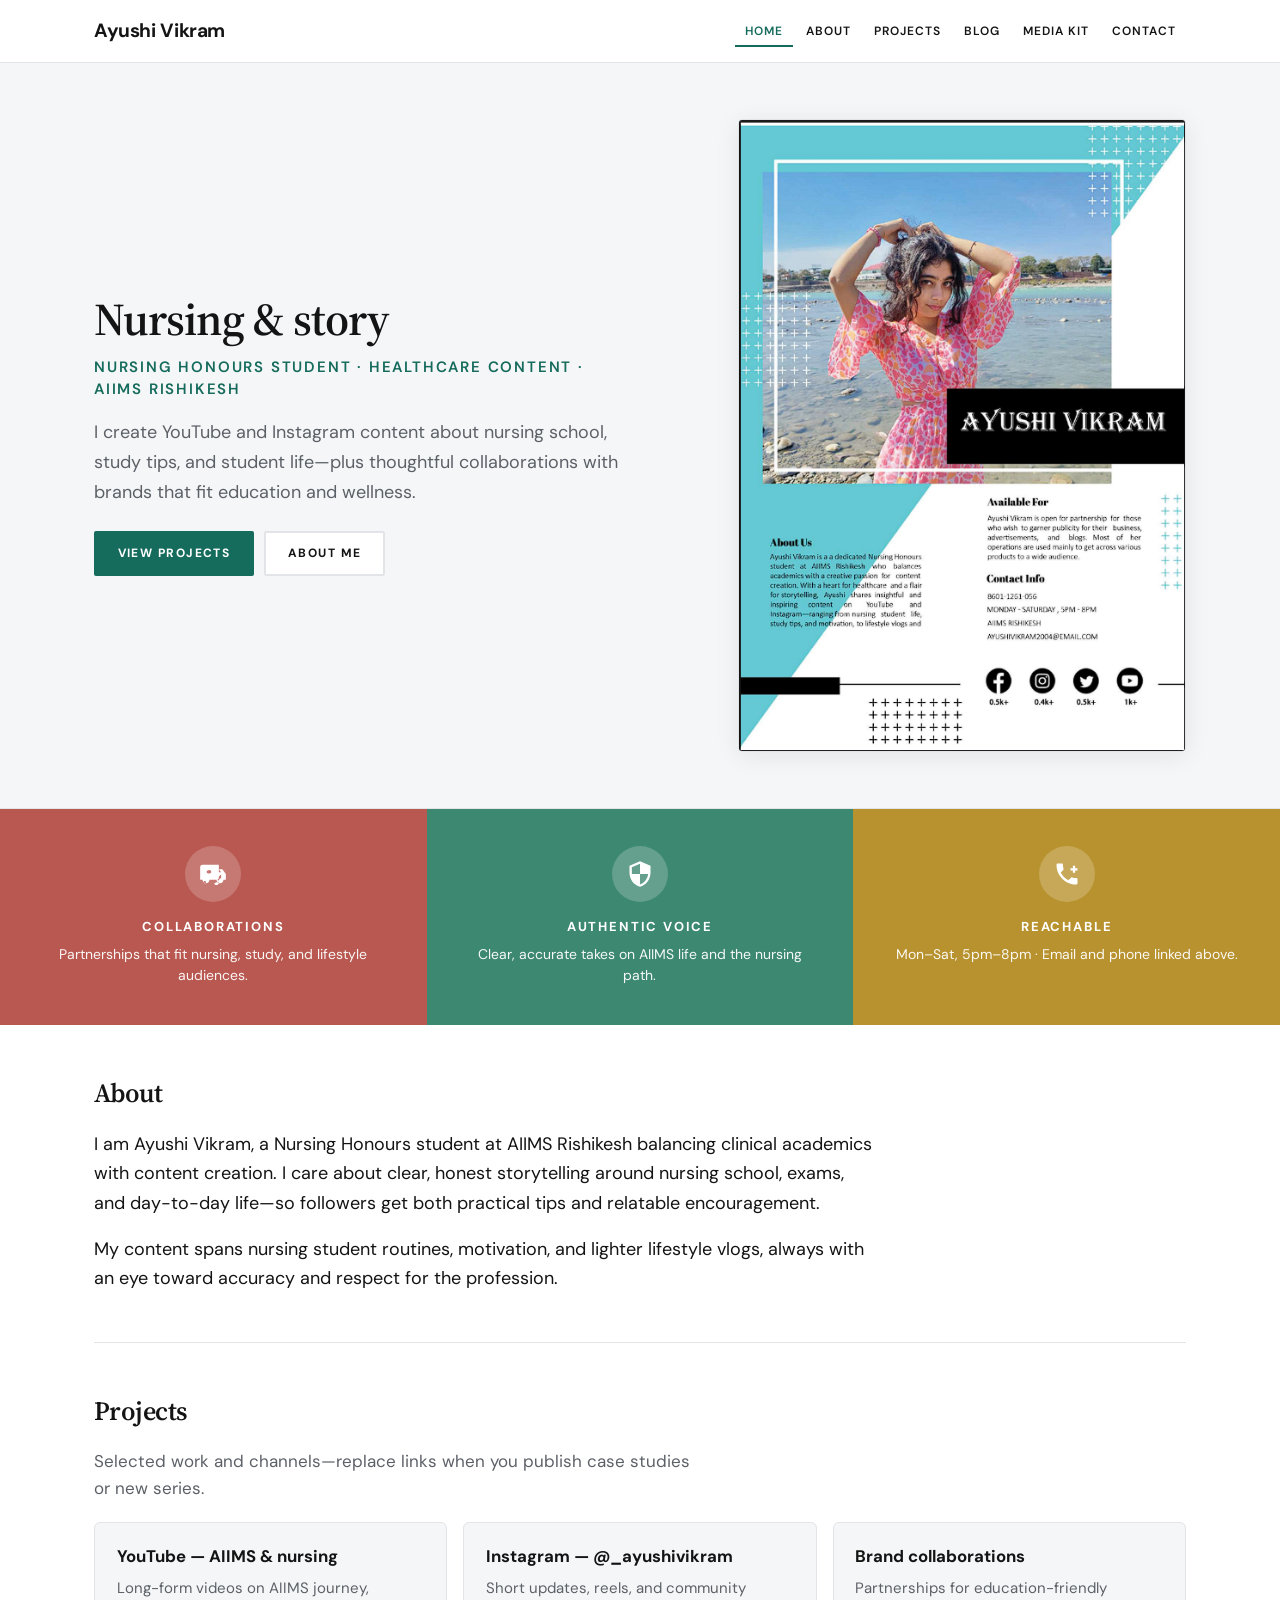
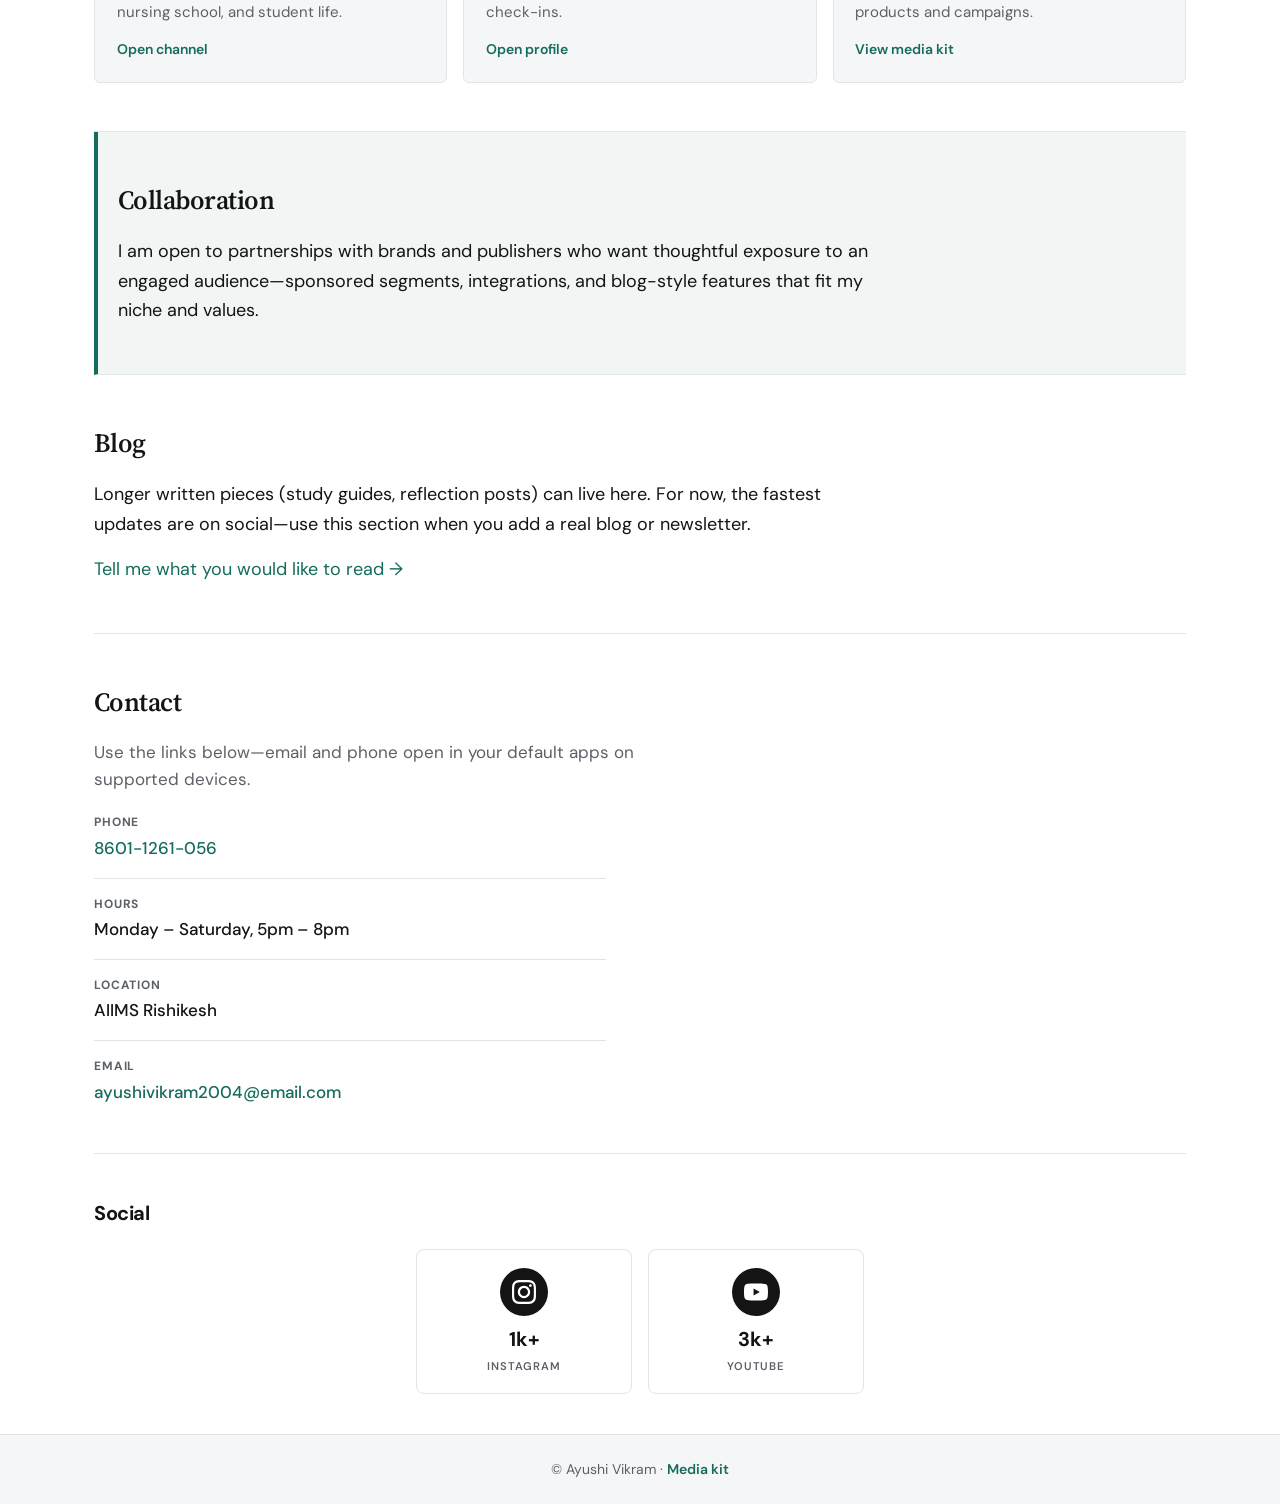
==== commit b938b631: "changes" ====
--- a/index.html
+++ b/index.html
@@ -53,8 +53,8 @@
               class="editorial-hero__photo"
               src="assets/hero.png"
               alt="Portrait of Ayushi Vikram"
-              width="760"
-              height="1013"
+              width="519"
+              height="734"
             />
           </div>
         </div>
@@ -122,14 +122,20 @@
             <li class="project-card">
               <h3 class="project-card__name">YouTube — AIIMS &amp; nursing</h3>
               <p class="project-card__desc">Long-form videos on AIIMS journey, nursing school, and student life.</p>
-              <a class="project-card__link" href="https://www.youtube.com/" rel="noopener noreferrer"
+              <a
+                class="project-card__link"
+                href="https://www.youtube.com/@ayushivikram"
+                rel="noopener noreferrer"
                 >Open channel</a
               >
             </li>
             <li class="project-card">
               <h3 class="project-card__name">Instagram — @_ayushivikram</h3>
               <p class="project-card__desc">Short updates, reels, and community check-ins.</p>
-              <a class="project-card__link" href="https://www.instagram.com/" rel="noopener noreferrer"
+              <a
+                class="project-card__link"
+                href="https://www.instagram.com/_ayushivikram"
+                rel="noopener noreferrer"
                 >Open profile</a
               >
             </li>
@@ -195,20 +201,7 @@
           <h2 id="social-title" class="home-social__title">Social</h2>
           <ul class="home-social__grid">
             <li>
-              <a class="social-link" href="https://www.facebook.com/" rel="noopener noreferrer">
-                <span class="social-link__icon" aria-hidden="true">
-                  <svg viewBox="0 0 24 24" width="24" height="24" fill="currentColor">
-                    <path
-                      d="M24 12.073c0-6.627-5.373-12-12-12s-12 5.373-12 12c0 5.99 4.388 10.954 10.125 11.854v-8.385H7.078v-3.47h3.047V9.43c0-3.007 1.792-4.669 4.533-4.669 1.312 0 2.686.235 2.686.235v2.953H15.83c-1.491 0-1.956.925-1.956 1.874v2.25h3.328l-.532 3.47h-2.796v8.385C19.612 23.027 24 18.062 24 12.073z"
-                    />
-                  </svg>
-                </span>
-                <span class="social-link__stat">0.5k+</span>
-                <span class="social-link__name">Facebook</span>
-              </a>
-            </li>
-            <li>
-              <a class="social-link" href="https://www.instagram.com/" rel="noopener noreferrer">
+              <a class="social-link" href="https://www.instagram.com/_ayushivikram" rel="noopener noreferrer">
                 <span class="social-link__icon" aria-hidden="true">
                   <svg viewBox="0 0 24 24" width="24" height="24" fill="currentColor">
                     <path
@@ -216,25 +209,12 @@
                     />
                   </svg>
                 </span>
-                <span class="social-link__stat">0.4k+</span>
+                <span class="social-link__stat">1k+</span>
                 <span class="social-link__name">Instagram</span>
               </a>
             </li>
             <li>
-              <a class="social-link" href="https://twitter.com/" rel="noopener noreferrer">
-                <span class="social-link__icon" aria-hidden="true">
-                  <svg viewBox="0 0 24 24" width="24" height="24" fill="currentColor">
-                    <path
-                      d="M18.244 2.25h3.308l-7.227 8.26 8.502 11.24H16.17l-5.214-6.817L4.99 21.75H1.68l7.73-8.835L1.254 2.25H8.08l4.713 6.231zm-1.161 17.52h1.833L7.084 4.126H5.117z"
-                    />
-                  </svg>
-                </span>
-                <span class="social-link__stat">0.5k+</span>
-                <span class="social-link__name">X (Twitter)</span>
-              </a>
-            </li>
-            <li>
-              <a class="social-link" href="https://www.youtube.com/" rel="noopener noreferrer">
+              <a class="social-link" href="https://www.youtube.com/@ayushivikram" rel="noopener noreferrer">
                 <span class="social-link__icon" aria-hidden="true">
                   <svg viewBox="0 0 24 24" width="24" height="24" fill="currentColor">
                     <path
@@ -242,7 +222,7 @@
                     />
                   </svg>
                 </span>
-                <span class="social-link__stat">1k+</span>
+                <span class="social-link__stat">3k+</span>
                 <span class="social-link__name">YouTube</span>
               </a>
             </li>
--- a/styles.css
+++ b/styles.css
@@ -256,12 +256,11 @@
 }
 
 .editorial-hero__photo {
+  display: block;
   width: 100%;
   max-width: 380px;
+  height: auto;
   margin: 0 auto;
-  aspect-ratio: 3 / 4;
-  object-fit: cover;
-  object-position: center 15%;
   border: 1px solid var(--border);
   border-radius: 4px;
   box-shadow: 0 4px 24px rgba(20, 20, 20, 0.08);
@@ -269,10 +268,9 @@
 
 @media (min-width: 900px) {
   .editorial-hero__photo {
-    max-width: none;
-    width: 100%;
-    max-height: min(70vh, 560px);
-    height: auto;
+    width: min(100%, 28rem);
+    max-width: min(100%, 28rem);
+    margin-inline: 0;
   }
 }
 
@@ -558,13 +556,14 @@
   margin: 0;
   padding: 0;
   display: grid;
-  grid-template-columns: repeat(2, 1fr);
+  grid-template-columns: repeat(2, minmax(0, 1fr));
   gap: 1rem;
 }
 
 @media (min-width: 640px) {
   .home-social__grid {
-    grid-template-columns: repeat(4, 1fr);
+    max-width: 28rem;
+    margin-inline: auto;
   }
 }
 
@@ -678,12 +677,12 @@
 }
 
 .hero-compact__photo {
+  display: block;
+  width: 100%;
+  height: auto;
   border: 1px solid var(--border);
   border-radius: 6px;
   box-shadow: 0 8px 28px rgba(17, 17, 17, 0.08);
-  aspect-ratio: 3 / 4;
-  object-fit: cover;
-  width: 100%;
 }
 
 .mk-section {
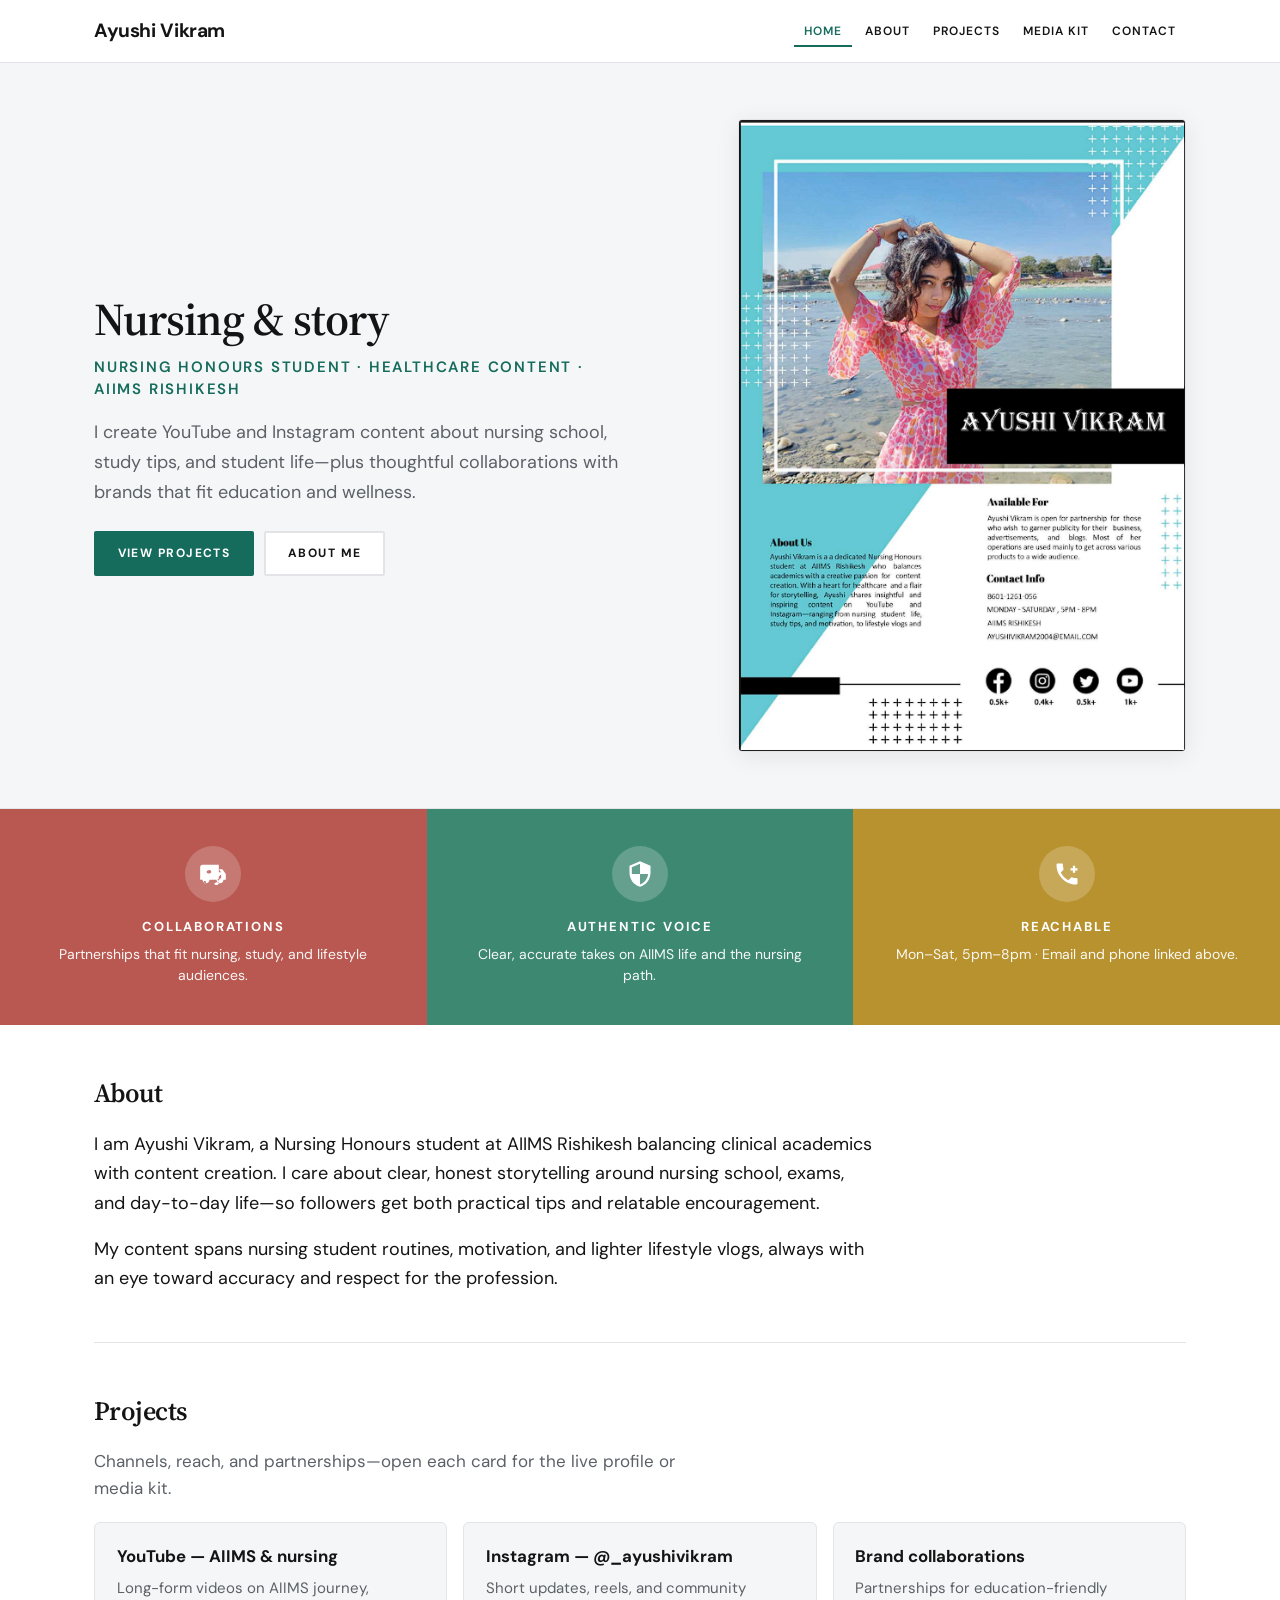
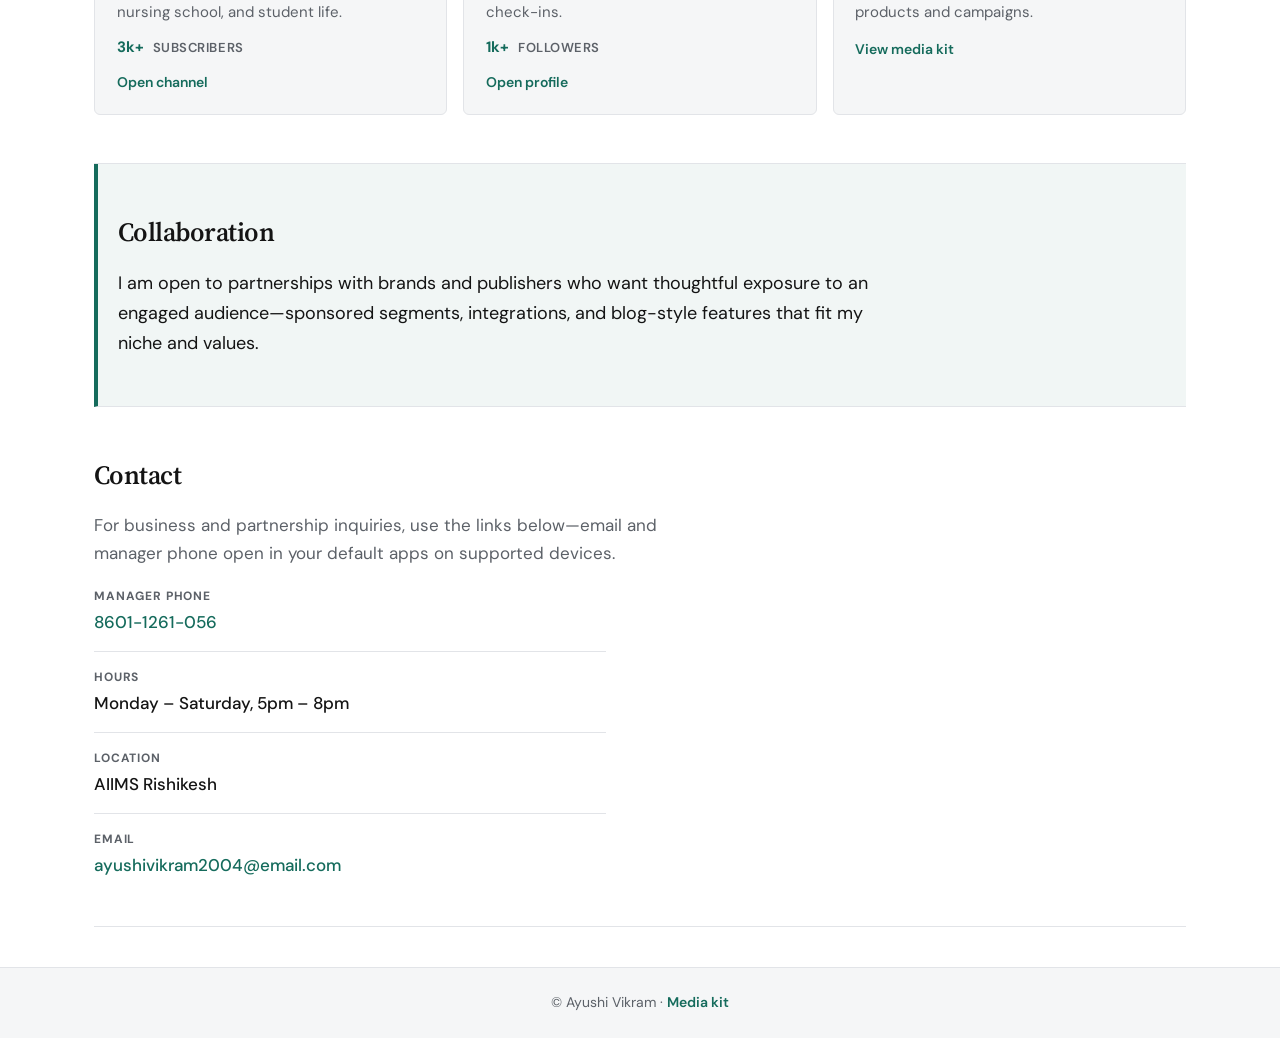
==== commit cb46dfc4: "changes" ====
--- a/index.html
+++ b/index.html
@@ -23,7 +23,6 @@
             <li><a href="index.html" aria-current="page">Home</a></li>
             <li><a href="#about">About</a></li>
             <li><a href="#projects">Projects</a></li>
-            <li><a href="#blog">Blog</a></li>
             <li><a href="media-kit.html">Media kit</a></li>
             <li><a href="#contact">Contact</a></li>
           </ul>
@@ -116,12 +115,16 @@
         <section id="projects" class="home-section" aria-labelledby="projects-title">
           <h2 id="projects-title" class="home-section__title">Projects</h2>
           <p class="home-section__lede">
-            Selected work and channels—replace links when you publish case studies or new series.
+            Channels, reach, and partnerships—open each card for the live profile or media kit.
           </p>
           <ul class="project-list">
             <li class="project-card">
               <h3 class="project-card__name">YouTube — AIIMS &amp; nursing</h3>
               <p class="project-card__desc">Long-form videos on AIIMS journey, nursing school, and student life.</p>
+              <p class="project-card__reach">
+                <span class="project-card__reach-value">3k+</span>
+                <span class="project-card__reach-label">subscribers</span>
+              </p>
               <a
                 class="project-card__link"
                 href="https://www.youtube.com/@ayushivikram"
@@ -132,6 +135,10 @@
             <li class="project-card">
               <h3 class="project-card__name">Instagram — @_ayushivikram</h3>
               <p class="project-card__desc">Short updates, reels, and community check-ins.</p>
+              <p class="project-card__reach">
+                <span class="project-card__reach-value">1k+</span>
+                <span class="project-card__reach-label">followers</span>
+              </p>
               <a
                 class="project-card__link"
                 href="https://www.instagram.com/_ayushivikram"
@@ -158,26 +165,15 @@
           </div>
         </section>
 
-        <section id="blog" class="home-section" aria-labelledby="blog-title">
-          <h2 id="blog-title" class="home-section__title">Blog</h2>
-          <div class="home-section__prose">
-            <p>
-              Longer written pieces (study guides, reflection posts) can live here. For now, the
-              fastest updates are on social—use this section when you add a real blog or
-              newsletter.
-            </p>
-            <p><a href="#contact">Tell me what you would like to read →</a></p>
-          </div>
-        </section>
-
         <section id="contact" class="home-section" aria-labelledby="contact-title">
           <h2 id="contact-title" class="home-section__title">Contact</h2>
           <p class="home-section__lede">
-            Use the links below—email and phone open in your default apps on supported devices.
+            For business and partnership inquiries, use the links below—email and manager phone open in
+            your default apps on supported devices.
           </p>
           <ul class="contact-block">
             <li>
-              <span class="contact-block__label">Phone</span>
+              <span class="contact-block__label">Manager phone</span>
               <a class="contact-block__value" href="tel:+9186011261056">8601-1261-056</a>
             </li>
             <li>
@@ -193,38 +189,6 @@
               <a class="contact-block__value" href="mailto:ayushivikram2004@email.com"
                 >ayushivikram2004@email.com</a
               >
-            </li>
-          </ul>
-        </section>
-
-        <section class="home-social" aria-labelledby="social-title">
-          <h2 id="social-title" class="home-social__title">Social</h2>
-          <ul class="home-social__grid">
-            <li>
-              <a class="social-link" href="https://www.instagram.com/_ayushivikram" rel="noopener noreferrer">
-                <span class="social-link__icon" aria-hidden="true">
-                  <svg viewBox="0 0 24 24" width="24" height="24" fill="currentColor">
-                    <path
-                      d="M12 2.163c3.204 0 3.584.012 4.85.07 3.252.148 4.771 1.691 4.919 4.919.058 1.265.069 1.645.069 4.849 0 3.205-.012 3.584-.069 4.849-.149 3.225-1.664 4.771-4.919 4.919-1.266.058-1.644.07-4.85.07-3.204 0-3.584-.012-4.849-.07-3.26-.149-4.771-1.699-4.919-4.92-.058-1.265-.07-1.644-.07-4.849 0-3.204.013-3.583.07-4.849.149-3.227 1.664-4.771 4.919-4.919 1.266-.057 1.645-.069 4.849-.069zm0-2.163c-3.259 0-3.667.014-4.947.072-4.358.2-6.78 2.618-6.98 6.98-.059 1.281-.073 1.689-.073 4.948 0 3.259.014 3.668.072 4.948.2 4.358 2.618 6.78 6.98 6.98 1.281.058 1.689.072 4.948.072 3.259 0 3.668-.014 4.948-.072 4.354-.2 6.782-2.618 6.979-6.98.059-1.28.073-1.689.073-4.948 0-3.259-.014-3.667-.072-4.947-.196-4.354-2.617-6.78-6.979-6.98-1.281-.059-1.69-.073-4.949-.073zm0 5.838c-3.403 0-6.162 2.759-6.162 6.162s2.759 6.163 6.162 6.163 6.162-2.759 6.162-6.163c0-3.403-2.759-6.162-6.162-6.162zm0 10.162c-2.209 0-4-1.79-4-4 0-2.209 1.791-4 4-4s4 1.791 4 4c0 2.21-1.791 4-4 4zm6.406-11.845c-.796 0-1.441.645-1.441 1.44s.645 1.44 1.441 1.44c.795 0 1.439-.645 1.439-1.44s-.644-1.44-1.439-1.44z"
-                    />
-                  </svg>
-                </span>
-                <span class="social-link__stat">1k+</span>
-                <span class="social-link__name">Instagram</span>
-              </a>
-            </li>
-            <li>
-              <a class="social-link" href="https://www.youtube.com/@ayushivikram" rel="noopener noreferrer">
-                <span class="social-link__icon" aria-hidden="true">
-                  <svg viewBox="0 0 24 24" width="24" height="24" fill="currentColor">
-                    <path
-                      d="M23.498 6.186a3.016 3.016 0 0 0-2.122-2.136C19.505 3.545 12 3.545 12 3.545s-7.505 0-9.377.505A3.017 3.017 0 0 0 .502 6.186C0 8.07 0 12 0 12s0 3.93.502 5.814a3.016 3.016 0 0 0 2.122 2.136c1.871.505 9.376.505 9.376.505s7.505 0 9.377-.505a3.015 3.015 0 0 0 2.122-2.136C24 15.93 24 12 24 12s0-3.93-.502-5.814zM9.545 15.568V8.432L15.818 12l-6.273 3.568z"
-                    />
-                  </svg>
-                </span>
-                <span class="social-link__stat">3k+</span>
-                <span class="social-link__name">YouTube</span>
-              </a>
             </li>
           </ul>
         </section>
--- a/styles.css
+++ b/styles.css
@@ -489,6 +489,26 @@
   color: var(--text-muted);
 }
 
+.project-card__reach {
+  margin: 0 0 0.75rem;
+  font-size: 0.9375rem;
+  line-height: 1.35;
+  color: var(--text-muted);
+}
+
+.project-card__reach-value {
+  font-weight: 700;
+  color: var(--accent);
+  margin-right: 0.35em;
+}
+
+.project-card__reach-label {
+  font-size: 0.8125rem;
+  font-weight: 600;
+  letter-spacing: 0.04em;
+  text-transform: uppercase;
+}
+
 .project-card__link {
   font-weight: 600;
   font-size: 0.875rem;
@@ -536,82 +556,6 @@
 
 a.contact-block__value:hover {
   text-decoration: underline;
-}
-
-.home-social {
-  grid-column: 1 / -1;
-  padding: clamp(2rem, 4vw, 2.75rem) 0 0;
-}
-
-.home-social__title {
-  margin: 0 0 1.25rem;
-  font-family: var(--sans);
-  font-size: 1.25rem;
-  font-weight: 700;
-  letter-spacing: -0.02em;
-}
-
-.home-social__grid {
-  list-style: none;
-  margin: 0;
-  padding: 0;
-  display: grid;
-  grid-template-columns: repeat(2, minmax(0, 1fr));
-  gap: 1rem;
-}
-
-@media (min-width: 640px) {
-  .home-social__grid {
-    max-width: 28rem;
-    margin-inline: auto;
-  }
-}
-
-.social-link {
-  display: flex;
-  flex-direction: column;
-  align-items: center;
-  text-align: center;
-  padding: 1.1rem 0.75rem;
-  border: 1px solid var(--border);
-  border-radius: 8px;
-  color: var(--black);
-  text-decoration: none;
-  background: var(--white);
-  transition: border-color 0.15s ease, box-shadow 0.15s ease;
-}
-
-.social-link:hover {
-  text-decoration: none;
-  border-color: var(--accent);
-  box-shadow: 0 6px 24px rgba(17, 17, 17, 0.06);
-  color: var(--black);
-}
-
-.social-link__icon {
-  display: flex;
-  align-items: center;
-  justify-content: center;
-  width: 48px;
-  height: 48px;
-  margin-bottom: 0.5rem;
-  border-radius: 50%;
-  background: var(--black);
-  color: var(--white);
-}
-
-.social-link__stat {
-  font-size: 1.25rem;
-  font-weight: 700;
-  margin-bottom: 0.2rem;
-}
-
-.social-link__name {
-  font-size: 0.7rem;
-  font-weight: 600;
-  text-transform: uppercase;
-  letter-spacing: 0.08em;
-  color: var(--text-muted);
 }
 
 .site-footer {
@@ -641,16 +585,6 @@
 .page-media .hero-compact__inner {
   max-width: var(--max);
   margin: 0 auto;
-  display: grid;
-  gap: 1.5rem;
-  align-items: start;
-}
-
-@media (min-width: 768px) {
-  .page-media .hero-compact__inner {
-    grid-template-columns: 1fr 280px;
-    align-items: center;
-  }
 }
 
 .hero-compact__title {
@@ -667,22 +601,6 @@
   font-size: 1.0625rem;
   line-height: 1.6;
   color: var(--text-muted);
-}
-
-.hero-compact__photo-wrap {
-  position: relative;
-  justify-self: end;
-  width: 100%;
-  max-width: 260px;
-}
-
-.hero-compact__photo {
-  display: block;
-  width: 100%;
-  height: auto;
-  border: 1px solid var(--border);
-  border-radius: 6px;
-  box-shadow: 0 8px 28px rgba(17, 17, 17, 0.08);
 }
 
 .mk-section {
@@ -723,17 +641,83 @@
   color: var(--text-muted);
 }
 
-.charts-row {
-  display: grid;
-  grid-template-columns: 1fr;
-  gap: 1.5rem;
-  margin-top: 1rem;
-}
-
-@media (min-width: 720px) {
-  .charts-row {
-    grid-template-columns: 1fr 1fr;
-  }
+.mk-section__intro {
+  margin: 0 0 1.5rem;
+  max-width: 65ch;
+  font-size: 1.0625rem;
+  line-height: 1.6;
+  color: var(--text-muted);
+}
+
+.mk-shorts-grid {
+  list-style: none;
+  margin: 0;
+  padding: 0;
+  display: grid;
+  grid-template-columns: repeat(auto-fill, minmax(10.5rem, 1fr));
+  gap: 1rem;
+}
+
+@media (min-width: 640px) {
+  .mk-shorts-grid {
+    grid-template-columns: repeat(auto-fill, minmax(12rem, 1fr));
+  }
+}
+
+@media (min-width: 960px) {
+  .mk-shorts-grid {
+    grid-template-columns: repeat(4, minmax(0, 1fr));
+  }
+}
+
+.mk-short-card {
+  display: flex;
+  flex-direction: column;
+  height: 100%;
+  border: 1px solid var(--border);
+  border-radius: 6px;
+  overflow: hidden;
+  background: var(--white);
+  color: var(--black);
+  text-decoration: none;
+  box-shadow: 0 2px 12px rgba(17, 17, 17, 0.05);
+  transition: border-color 0.15s ease, box-shadow 0.15s ease;
+}
+
+.mk-short-card:hover {
+  border-color: var(--accent);
+  box-shadow: 0 6px 22px rgba(17, 17, 17, 0.08);
+}
+
+.mk-short-card:focus-visible {
+  outline: 2px solid var(--accent);
+  outline-offset: 2px;
+}
+
+.mk-short-card__thumb {
+  display: block;
+  width: 100%;
+  aspect-ratio: 9 / 16;
+  object-fit: cover;
+  background: var(--black);
+}
+
+.mk-short-card__title {
+  flex: 1 1 auto;
+  padding: 0.65rem 0.75rem 0.15rem;
+  font-size: 0.8125rem;
+  font-weight: 600;
+  line-height: 1.35;
+  color: var(--black);
+}
+
+.mk-short-card__cta {
+  padding: 0 0.75rem 0.75rem;
+  font-size: 0.7rem;
+  font-weight: 700;
+  letter-spacing: 0.1em;
+  text-transform: uppercase;
+  color: var(--accent);
 }
 
 .chart-box {
@@ -751,40 +735,6 @@
   letter-spacing: 0.06em;
 }
 
-.demographics {
-  display: grid;
-  grid-template-columns: 1fr 1fr;
-  gap: 1rem;
-  margin-top: 1rem;
-}
-
-@media (max-width: 600px) {
-  .demographics {
-    grid-template-columns: 1fr;
-  }
-}
-
-.demographics table {
-  width: 100%;
-  border-collapse: collapse;
-  font-size: 0.85rem;
-}
-
-.demographics th,
-.demographics td {
-  border: 1px solid var(--border);
-  padding: 0.45rem 0.5rem;
-  text-align: left;
-}
-
-.demographics th {
-  background: var(--black);
-  color: var(--white);
-  font-size: 0.72rem;
-  text-transform: uppercase;
-  letter-spacing: 0.04em;
-}
-
 .ig-grid-2 {
   display: grid;
   grid-template-columns: 1fr 1fr;
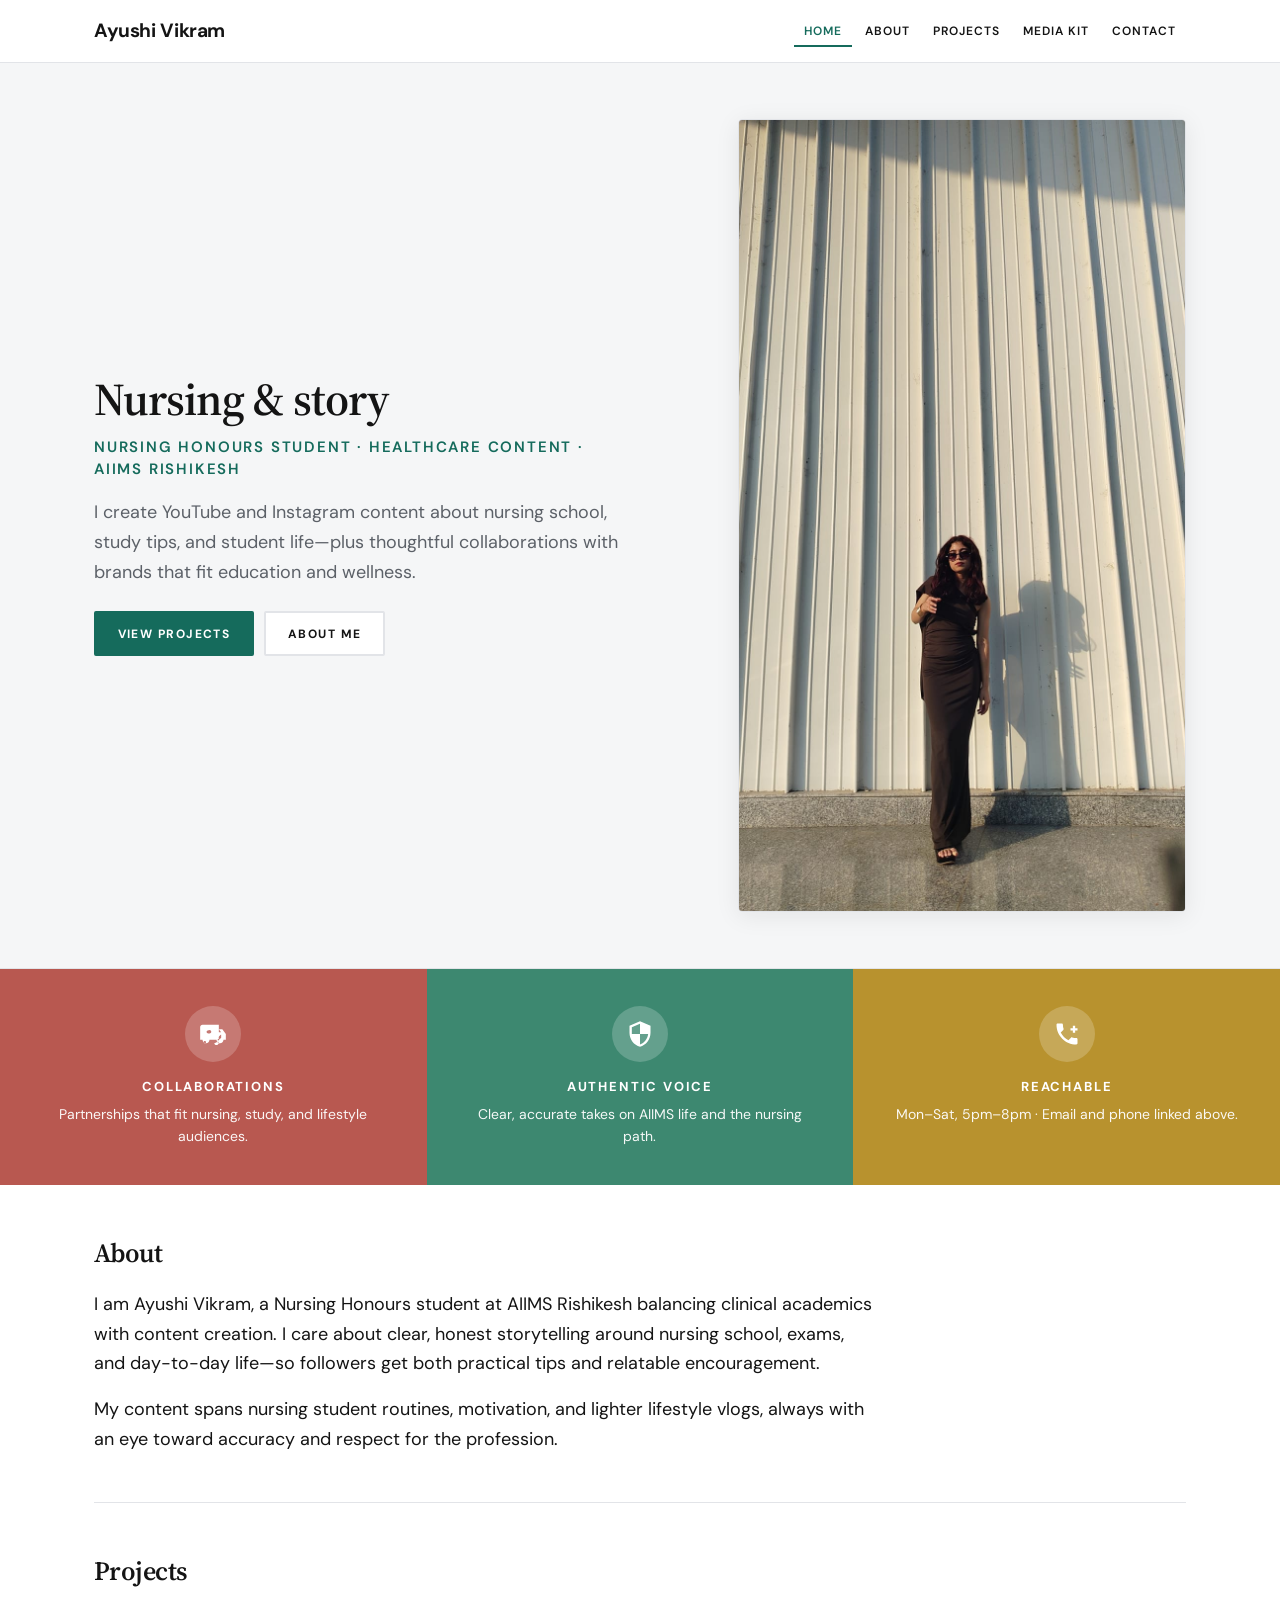
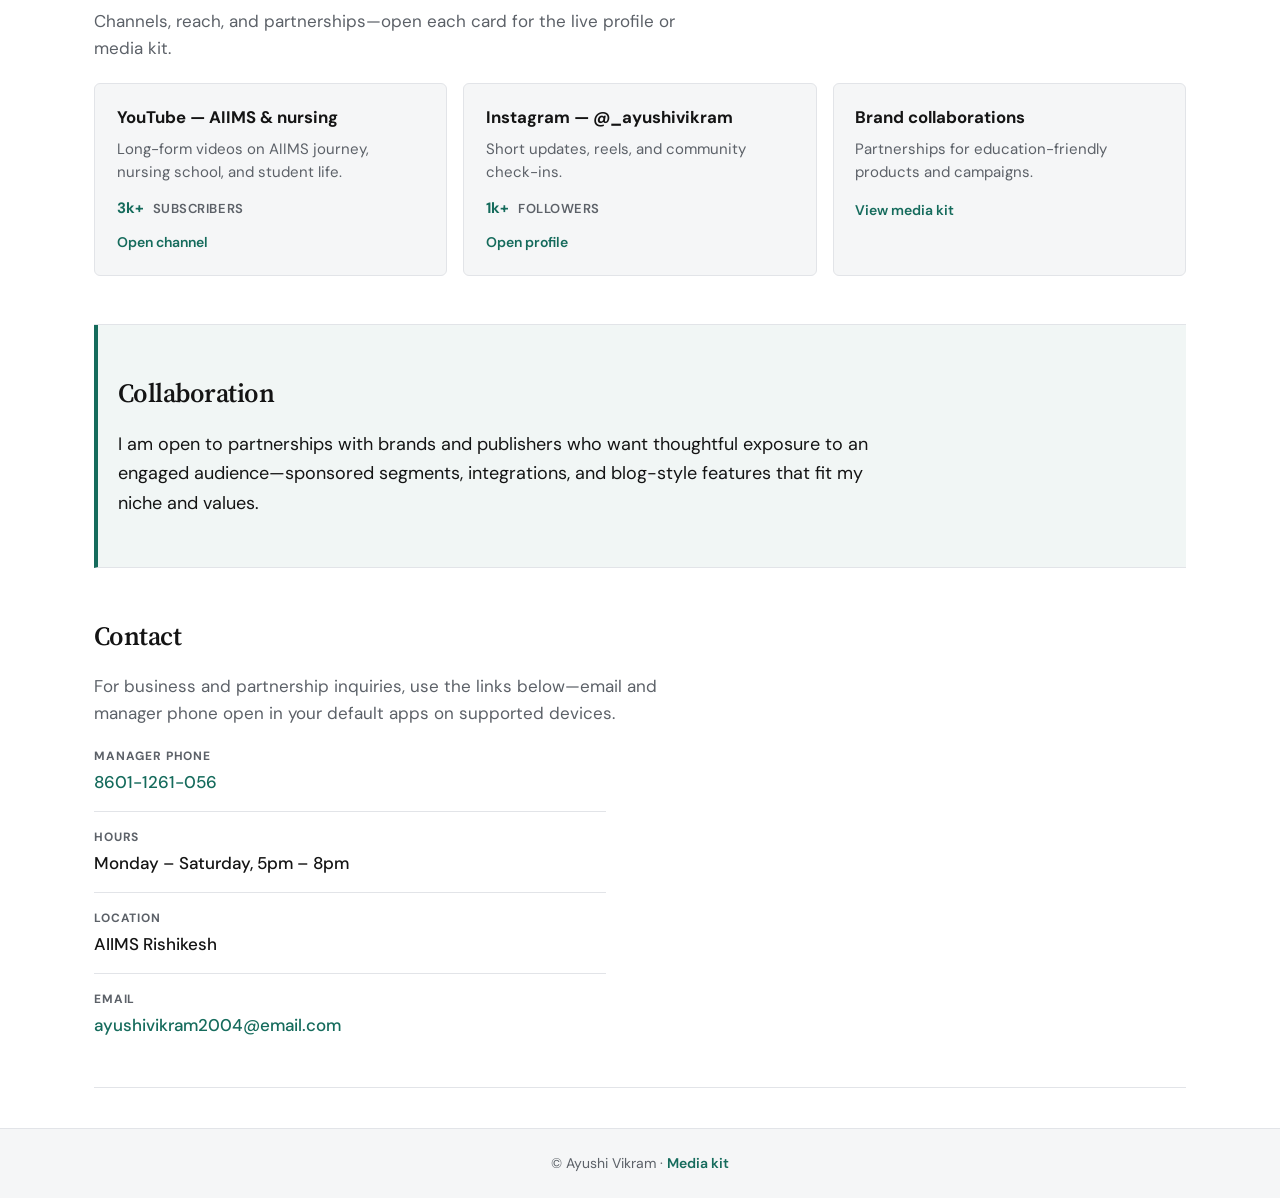
==== commit cc94cc48: "new hero" ====
--- a/index.html
+++ b/index.html
@@ -50,7 +50,7 @@
           <div class="editorial-hero__figure">
             <img
               class="editorial-hero__photo"
-              src="assets/hero.png"
+              src="assets/model.jpeg"
               alt="Portrait of Ayushi Vikram"
               width="519"
               height="734"
--- a/styles.css
+++ b/styles.css
@@ -641,14 +641,6 @@
   color: var(--text-muted);
 }
 
-.mk-section__intro {
-  margin: 0 0 1.5rem;
-  max-width: 65ch;
-  font-size: 1.0625rem;
-  line-height: 1.6;
-  color: var(--text-muted);
-}
-
 .mk-shorts-grid {
   list-style: none;
   margin: 0;
@@ -721,25 +713,46 @@
 }
 
 .chart-box {
+  display: flex;
+  flex-direction: column;
+  height: 100%;
   padding: 1rem;
   border: 1px solid var(--border);
   border-radius: 6px;
   background: var(--surface);
-  min-height: 260px;
+  min-height: 0;
 }
 
 .chart-box h4 {
+  flex-shrink: 0;
   margin: 0 0 0.75rem;
   font-size: 0.8rem;
+  line-height: 1.35;
+  min-height: 2.7em;
   text-transform: uppercase;
   letter-spacing: 0.06em;
+}
+
+.chart-box__plot {
+  position: relative;
+  flex: 1 1 auto;
+  width: 100%;
+  min-height: 240px;
+  height: 240px;
+  display: flex;
+  align-items: center;
+  justify-content: center;
+}
+
+.chart-box__plot canvas {
+  max-width: 100%;
 }
 
 .ig-grid-2 {
   display: grid;
   grid-template-columns: 1fr 1fr;
   gap: 1.5rem;
-  align-items: start;
+  align-items: stretch;
 }
 
 @media (max-width: 719px) {
@@ -758,64 +771,118 @@
   margin-top: 0.35rem;
 }
 
-.content-showcase {
-  display: grid;
-  grid-template-columns: 1fr;
-  gap: 1.25rem;
-  align-items: start;
-}
-
-@media (min-width: 800px) {
-  .content-showcase {
-    grid-template-columns: 1.2fr 1fr;
-  }
-}
-
-.yt-card {
+.mk-content-heading {
+  margin: 1.75rem 0 0.85rem;
+  font-family: var(--sans);
+  font-size: 0.85rem;
+  font-weight: 700;
+  letter-spacing: 0.09em;
+  text-transform: uppercase;
+  color: var(--text-muted);
+}
+
+.mk-content-grid {
+  list-style: none;
+  margin: 0;
+  padding: 0;
+  display: grid;
+  gap: 1rem;
+  grid-template-columns: repeat(auto-fit, minmax(min(100%, 15rem), 1fr));
+}
+
+/* YouTube + Instagram rows: cap at 2 columns on wide screens */
+@media (min-width: 760px) {
+  .mk-content-grid--youtube,
+  .mk-content-grid--instagram {
+    grid-template-columns: repeat(2, minmax(0, 1fr));
+  }
+}
+
+/* Thumbnails: 1 → 2×2 → 4 */
+@media (min-width: 560px) {
+  .mk-content-grid--thumbnails {
+    grid-template-columns: repeat(2, minmax(0, 1fr));
+  }
+}
+
+@media (min-width: 1100px) {
+  .mk-content-grid--thumbnails {
+    grid-template-columns: repeat(4, minmax(0, 1fr));
+  }
+}
+
+.mk-content-card {
+  display: flex;
+  flex-direction: column;
+  height: 100%;
   border: 1px solid var(--border);
   border-radius: 6px;
   overflow: hidden;
-  background: var(--black);
-  color: var(--white);
-}
-
-.yt-card__thumb {
+  background: var(--white);
+  color: var(--black);
+  text-decoration: none;
+  box-shadow: 0 2px 12px rgba(17, 17, 17, 0.05);
+  transition: border-color 0.15s ease, box-shadow 0.15s ease;
+}
+
+.mk-content-card:hover {
+  border-color: var(--accent);
+  box-shadow: 0 6px 22px rgba(17, 17, 17, 0.08);
+}
+
+.mk-content-card:focus-visible {
+  outline: 2px solid var(--accent);
+  outline-offset: 2px;
+}
+
+.mk-content-card__thumb {
+  display: block;
+  width: 100%;
   aspect-ratio: 16 / 9;
   object-fit: cover;
-  width: 100%;
-}
-
-.yt-card__body {
-  padding: 0.85rem 1rem 1rem;
-}
-
-.yt-card__title {
-  margin: 0;
-  font-size: 1rem;
+  background: var(--black);
+}
+
+.mk-content-card__thumb--reel {
+  aspect-ratio: 9 / 16;
+}
+
+.mk-content-card__body {
+  display: flex;
+  flex-direction: column;
+  flex: 1 1 auto;
+  gap: 0.35rem;
+  padding: 0.75rem 0.85rem 0.85rem;
+}
+
+.mk-content-card__platform {
+  font-size: 0.65rem;
+  font-weight: 700;
+  letter-spacing: 0.1em;
+  text-transform: uppercase;
+  color: var(--text-muted);
+}
+
+.mk-content-card__title {
+  font-size: 0.9rem;
   font-weight: 600;
   line-height: 1.35;
 }
 
-.yt-card__meta {
-  margin: 0.4rem 0 0;
-  font-size: 0.8rem;
-  opacity: 0.85;
-}
-
-.ig-feed {
-  display: grid;
-  grid-template-columns: repeat(3, 1fr);
-  gap: 4px;
-  border: 1px solid var(--border);
-  border-radius: 6px;
-  padding: 4px;
-  background: var(--black);
-}
-
-.ig-feed img {
-  aspect-ratio: 1;
-  object-fit: cover;
-  width: 100%;
+.mk-content-card__meta {
+  font-size: 0.875rem;
+  font-weight: 700;
+  color: var(--accent);
+}
+
+.mk-content-card__cta {
+  margin-top: auto;
+  padding-top: 0.35rem;
+  font-size: 0.7rem;
+  font-weight: 700;
+  letter-spacing: 0.1em;
+  text-transform: uppercase;
+  color: var(--accent);
 }
 
 .mk-cta {
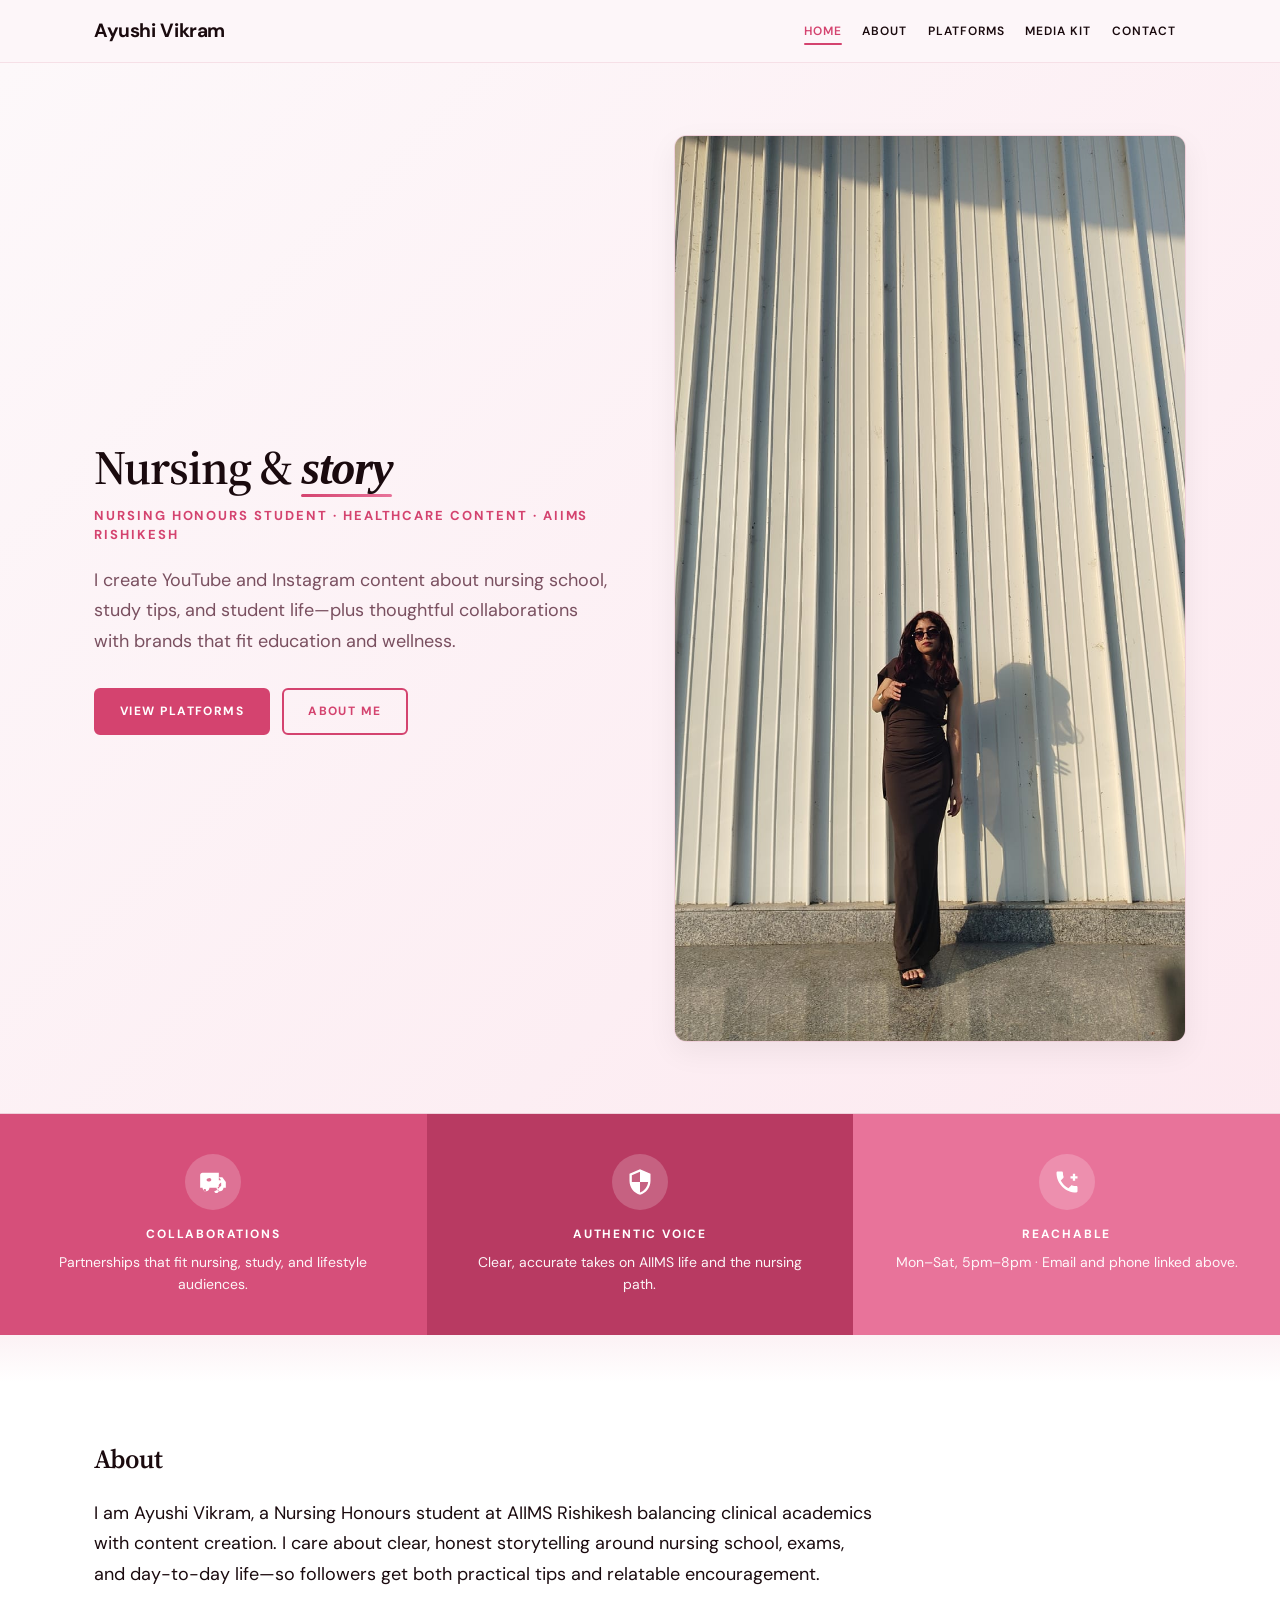
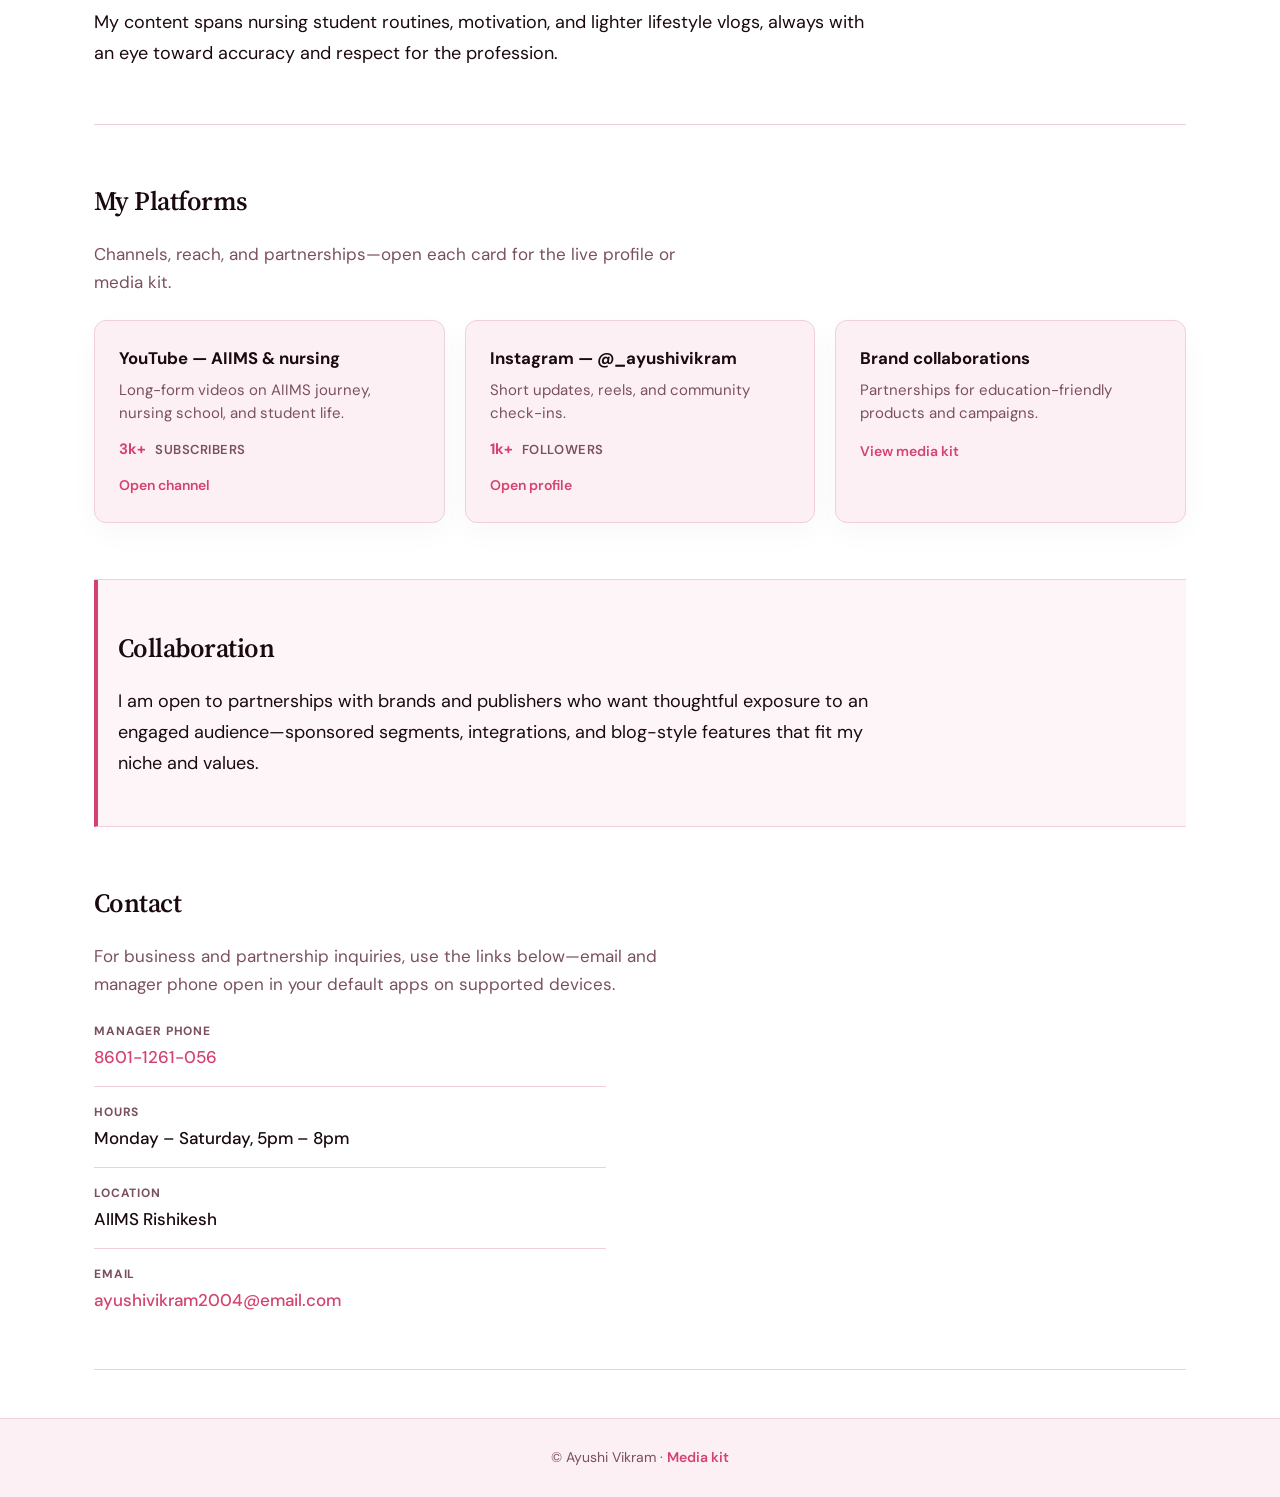
==== commit fb59dacf: "pink theme chart" ====
--- a/index.html
+++ b/index.html
@@ -18,11 +18,14 @@
     <header class="site-head">
       <div class="site-head-bar">
         <a class="site-head__logo" href="index.html">Ayushi Vikram</a>
-        <nav class="site-head__nav" aria-label="Primary">
+        <button class="nav-toggle" aria-label="Toggle navigation" aria-expanded="false">
+          <span></span><span></span><span></span>
+        </button>
+        <nav class="site-head__nav" aria-label="Primary" id="site-nav">
           <ul class="site-nav__links">
             <li><a href="index.html" aria-current="page">Home</a></li>
             <li><a href="#about">About</a></li>
-            <li><a href="#projects">Projects</a></li>
+            <li><a href="#projects">Platforms</a></li>
             <li><a href="media-kit.html">Media kit</a></li>
             <li><a href="#contact">Contact</a></li>
           </ul>
@@ -34,7 +37,7 @@
       <section class="editorial-hero" aria-labelledby="home-heading">
         <div class="editorial-hero__inner">
           <div class="editorial-hero__copy">
-            <h1 class="editorial-hero__display" id="home-heading">Nursing &amp; story</h1>
+            <h1 class="editorial-hero__display" id="home-heading">Nursing &amp; <span class="hero-highlight">story</span></h1>
             <p class="editorial-hero__sub">
               Nursing Honours student · Healthcare content · AIIMS Rishikesh
             </p>
@@ -43,7 +46,7 @@
               life—plus thoughtful collaborations with brands that fit education and wellness.
             </p>
             <div class="editorial-hero__actions">
-              <a class="btn btn--hero-primary" href="#projects">View projects</a>
+              <a class="btn btn--hero-primary" href="#projects">View platforms</a>
               <a class="btn btn--hero-secondary" href="#about">About me</a>
             </div>
           </div>
@@ -95,6 +98,8 @@
         </article>
       </section>
 
+      <div class="section-wave" aria-hidden="true"></div>
+
       <div class="layout-container">
         <section id="about" class="home-section" aria-labelledby="about-title">
           <h2 id="about-title" class="home-section__title">About</h2>
@@ -113,7 +118,7 @@
         </section>
 
         <section id="projects" class="home-section" aria-labelledby="projects-title">
-          <h2 id="projects-title" class="home-section__title">Projects</h2>
+          <h2 id="projects-title" class="home-section__title">My Platforms</h2>
           <p class="home-section__lede">
             Channels, reach, and partnerships—open each card for the live profile or media kit.
           </p>
@@ -198,5 +203,21 @@
     <footer class="site-footer">
       <p>© Ayushi Vikram · <a href="media-kit.html">Media kit</a></p>
     </footer>
+  <script>
+    const btn = document.querySelector('.nav-toggle');
+    const nav = document.getElementById('site-nav');
+    btn.addEventListener('click', () => {
+      const open = btn.getAttribute('aria-expanded') === 'true';
+      btn.setAttribute('aria-expanded', String(!open));
+      nav.classList.toggle('is-open', !open);
+    });
+    // Close nav when a link is tapped on mobile
+    nav.querySelectorAll('a').forEach(a => {
+      a.addEventListener('click', () => {
+        btn.setAttribute('aria-expanded', 'false');
+        nav.classList.remove('is-open');
+      });
+    });
+  </script>
   </body>
 </html>
--- a/styles.css
+++ b/styles.css
@@ -1,15 +1,48 @@
 /* Ayushi Vikram — portfolio */
+
+/* —— Keyframe animations —— */
+@keyframes gradientBG {
+  0%   { background-position: 0% 50%; }
+  50%  { background-position: 100% 50%; }
+  100% { background-position: 0% 50%; }
+}
+
+@keyframes fadeSlideUp {
+  from { opacity: 0; transform: translateY(22px); }
+  to   { opacity: 1; transform: translateY(0); }
+}
+
+@keyframes float {
+  0%, 100% { transform: translateY(0px); }
+  50%       { transform: translateY(-10px); }
+}
+
+@keyframes zoomReveal {
+  from { opacity: 0; transform: scale(1.06); }
+  to   { opacity: 1; transform: scale(1); }
+}
+
+@keyframes glowPulse {
+  0%, 100% { box-shadow: 0 10px 30px rgba(0,0,0,0.06), 0 0 0 0 rgba(212,67,111,0); }
+  50%       { box-shadow: 0 18px 50px rgba(0,0,0,0.08), 0 0 30px 4px rgba(212,67,111,0.08); }
+}
+
+@keyframes underlineGrow {
+  from { transform: scaleX(0); }
+  to   { transform: scaleX(1); }
+}
 :root {
-  --accent: #156b5c;
-  --accent-hover: #0f5247;
-  --black: #141414;
+  --accent: #d4436f;
+  --accent-hover: #b8325a;
+  --black: #1a0a0e;
   --white: #ffffff;
-  --surface: #f5f6f7;
-  --border: #e2e4e8;
-  --text-muted: #5c6168;
-  --feature-coral: #b85850;
-  --feature-mint: #3d8870;
-  --feature-mustard: #b8922e;
+  --surface: #fdf0f5;
+  --border: #f0d0db;
+  --text-muted: #7a5060;
+  --feature-coral: #d64f7a;
+  --feature-mint: #b83a62;
+  --feature-mustard: #e8739a;
+  --glass-bg: rgba(253, 245, 248, 0.85);
   --sans: "DM Sans", system-ui, sans-serif;
   --serif: "Source Serif 4", Georgia, serif;
   --max: 1140px;
@@ -71,13 +104,15 @@
   outline-color: var(--white);
 }
 
-/* —— Header: logo + nav only —— */
+/* —— Header: frosted glass sticky bar —— */
 .site-head {
   position: sticky;
   top: 0;
   z-index: 200;
-  background: var(--white);
-  border-bottom: 1px solid var(--border);
+  background: var(--glass-bg);
+  backdrop-filter: blur(12px);
+  -webkit-backdrop-filter: blur(12px);
+  border-bottom: 1px solid rgba(240, 208, 219, 0.6);
 }
 
 .site-head-bar {
@@ -85,10 +120,9 @@
   margin: 0 auto;
   padding: 0.9rem clamp(1rem, 4vw, 1.5rem);
   display: flex;
-  flex-wrap: wrap;
   align-items: center;
   justify-content: space-between;
-  gap: 1rem 1.5rem;
+  gap: 1rem;
 }
 
 .site-head__logo {
@@ -98,6 +132,7 @@
   letter-spacing: -0.02em;
   color: var(--black);
   text-decoration: none;
+  flex-shrink: 0;
 }
 
 .site-head__logo:hover {
@@ -105,24 +140,66 @@
   text-decoration: none;
 }
 
+/* —— Hamburger toggle button —— */
+.nav-toggle {
+  display: none;
+  flex-direction: column;
+  justify-content: center;
+  gap: 5px;
+  width: 40px;
+  height: 40px;
+  padding: 8px;
+  background: none;
+  border: none;
+  cursor: pointer;
+  border-radius: 6px;
+  flex-shrink: 0;
+}
+
+.nav-toggle:focus-visible {
+  outline: 2px solid var(--accent);
+  outline-offset: 2px;
+}
+
+.nav-toggle span {
+  display: block;
+  height: 2px;
+  background: var(--black);
+  border-radius: 2px;
+  transition: transform 0.3s ease, opacity 0.3s ease;
+  transform-origin: center;
+}
+
+/* Hamburger → × animation */
+.nav-toggle[aria-expanded="true"] span:nth-child(1) {
+  transform: translateY(7px) rotate(45deg);
+}
+.nav-toggle[aria-expanded="true"] span:nth-child(2) {
+  opacity: 0;
+  transform: scaleX(0);
+}
+.nav-toggle[aria-expanded="true"] span:nth-child(3) {
+  transform: translateY(-7px) rotate(-45deg);
+}
+
+/* —— Nav —— */
 .site-head__nav {
-  flex: 1;
   display: flex;
   justify-content: flex-end;
-  min-width: min(100%, 280px);
 }
 
 .site-nav__links {
   display: flex;
-  flex-wrap: wrap;
+  flex-wrap: nowrap;
   justify-content: flex-end;
-  gap: 0.1rem 0.15rem;
+  gap: 0;
   list-style: none;
   margin: 0;
   padding: 0;
 }
 
 .site-nav__links a {
+  position: relative;
   display: inline-block;
   padding: 0.45rem 0.65rem;
   font-size: 0.75rem;
@@ -133,29 +210,81 @@
   text-decoration: none;
 }
 
+/* Animated underline on nav links */
+.site-nav__links a::after {
+  content: '';
+  position: absolute;
+  bottom: 2px;
+  left: 50%;
+  height: 2px;
+  width: 0;
+  background: var(--accent);
+  border-radius: 2px;
+  transition: width 0.3s ease, left 0.3s ease;
+}
+
 .site-nav__links a:hover {
   color: var(--accent);
   text-decoration: none;
 }
 
+.site-nav__links a:hover::after,
+.site-nav__links a[aria-current="page"]::after {
+  width: calc(100% - 1.3rem);
+  left: 0.65rem;
+}
+
 .site-nav__links a[aria-current="page"] {
   color: var(--accent);
   text-decoration: none;
-  box-shadow: inset 0 -2px 0 var(--accent);
-}
-
-@media (max-width: 640px) {
-  .site-head-bar {
+}
+
+/* —— Mobile nav: hamburger drawer —— */
+@media (max-width: 767px) {
+  .nav-toggle {
+    display: flex;
+  }
+
+  .site-head__nav {
+    position: absolute;
+    top: 100%;
+    left: 0;
+    right: 0;
+    background: var(--glass-bg);
+    backdrop-filter: blur(12px);
+    -webkit-backdrop-filter: blur(12px);
+    border-bottom: 1px solid rgba(240, 208, 219, 0.6);
+    overflow: hidden;
+    max-height: 0;
+    transition: max-height 0.35s ease;
+    justify-content: flex-start;
+  }
+
+  .site-head__nav.is-open {
+    max-height: 320px;
+  }
+
+  .site-nav__links {
     flex-direction: column;
-    align-items: stretch;
-  }
-
-  .site-head__nav {
-    justify-content: center;
-  }
-
-  .site-nav__links {
-    justify-content: center;
+    flex-wrap: nowrap;
+    justify-content: flex-start;
+    width: 100%;
+    padding: 0.5rem 0 1rem;
+  }
+
+  .site-nav__links a {
+    display: block;
+    padding: 0.7rem clamp(1rem, 4vw, 1.5rem);
+    font-size: 0.8125rem;
+  }
+
+  .site-nav__links a::after {
+    display: none;
+  }
+
+  .site-nav__links a[aria-current="page"] {
+    border-left: 3px solid var(--accent);
+    padding-left: calc(clamp(1rem, 4vw, 1.5rem) - 3px);
   }
 }
 
@@ -173,9 +302,11 @@
   display: inline-block;
 }
 
-/* —— Hero: flat background, anchored copy —— */
+/* —— Hero: animated gradient background —— */
 .editorial-hero {
-  background: var(--surface);
+  background: linear-gradient(-45deg, #fdf0f5, #fffcfd, #fce4ec, #fdf8fa);
+  background-size: 400% 400%;
+  animation: gradientBG 15s ease infinite;
   border-bottom: 1px solid var(--border);
 }
 
@@ -183,17 +314,17 @@
   width: 100%;
   max-width: var(--max);
   margin: 0 auto;
-  padding: clamp(2rem, 5vw, 3.5rem) clamp(1rem, 4vw, 1.5rem);
+  padding: clamp(2.5rem, 6vw, 4.5rem) clamp(1rem, 4vw, 1.5rem);
   display: grid;
   grid-template-columns: 1fr;
-  gap: clamp(1.75rem, 4vw, 2.5rem);
+  gap: clamp(2rem, 5vw, 3rem);
   align-items: center;
 }
 
 @media (min-width: 900px) {
   .editorial-hero__inner {
     grid-template-columns: repeat(12, minmax(0, 1fr));
-    column-gap: 2rem;
+    column-gap: 2.5rem;
   }
 
   .editorial-hero__copy {
@@ -205,48 +336,74 @@
   }
 }
 
+@media (min-width: 1280px) {
+  .editorial-hero__inner {
+    column-gap: 3.5rem;
+  }
+}
+
 .editorial-hero__copy {
-  max-width: 34rem;
+  max-width: 38rem;
 }
 
 .editorial-hero__display {
   margin: 0 0 0.75rem;
   font-family: var(--serif);
-  font-size: clamp(2rem, 5vw, 2.85rem);
+  font-size: clamp(1.85rem, 5.5vw, 3rem);
   font-weight: 600;
-  line-height: 1.12;
+  line-height: 1.1;
   letter-spacing: -0.02em;
   color: var(--black);
+  animation: fadeSlideUp 0.8s ease both;
+  animation-delay: 0.2s;
 }
 
 .editorial-hero__sub {
-  margin: 0 0 1.1rem;
+  margin: 0 0 1.25rem;
   font-family: var(--sans);
-  font-size: clamp(0.8125rem, 1.5vw, 0.9375rem);
-  font-weight: 600;
+  font-size: clamp(0.7rem, 1.5vw, 0.8125rem);
+  font-weight: 700;
   line-height: 1.45;
   text-transform: uppercase;
-  letter-spacing: 0.12em;
+  letter-spacing: 0.15em;
   color: var(--accent);
+  animation: fadeSlideUp 0.8s ease both;
+  animation-delay: 0.4s;
 }
 
 .editorial-hero__lead {
-  margin: 0 0 1.5rem;
-  font-size: clamp(1.0625rem, 1.8vw, 1.125rem);
-  line-height: 1.65;
+  margin: 0 0 2rem;
+  font-size: clamp(1rem, 1.8vw, 1.125rem);
+  line-height: 1.7;
   text-align: left;
   color: var(--text-muted);
+  animation: fadeSlideUp 0.8s ease both;
+  animation-delay: 0.6s;
 }
 
 .editorial-hero__actions {
   display: flex;
   flex-wrap: wrap;
-  gap: 0.65rem;
+  gap: 0.75rem;
+  animation: fadeSlideUp 0.8s ease both;
+  animation-delay: 0.8s;
 }
 
 .editorial-hero__figure {
   display: flex;
   justify-content: center;
+  animation: float 6s ease-in-out infinite, fadeSlideUp 0.8s ease both;
+  animation-delay: 0s, 0.5s;
+}
+
+/* Mobile: center portrait, constrain size */
+@media (max-width: 899px) {
+  .editorial-hero__figure {
+    order: 2;
+  }
+  .editorial-hero__copy {
+    order: 1;
+  }
 }
 
 @media (min-width: 900px) {
@@ -258,36 +415,64 @@
 .editorial-hero__photo {
   display: block;
   width: 100%;
-  max-width: 380px;
+  max-width: 72vw;
   height: auto;
   margin: 0 auto;
   border: 1px solid var(--border);
-  border-radius: 4px;
-  box-shadow: 0 4px 24px rgba(20, 20, 20, 0.08);
+  border-radius: 12px;
+  box-shadow: 0 10px 30px rgba(0, 0, 0, 0.06);
+  /* Explicit properties to avoid shorthand parsing ambiguity */
+  animation-name: zoomReveal, glowPulse;
+  animation-duration: 1s, 4s;
+  animation-timing-function: cubic-bezier(0.22, 1, 0.36, 1), ease-in-out;
+  animation-delay: 0.5s, 1.6s;
+  animation-iteration-count: 1, infinite;
+  animation-fill-mode: both, none;
+  transition: transform 0.5s cubic-bezier(0.22, 1, 0.36, 1), box-shadow 0.5s ease;
+}
+
+.editorial-hero__photo:hover {
+  transform: scale(1.02);
+  box-shadow: 0 20px 50px rgba(0, 0, 0, 0.1), 0 0 40px 6px rgba(212, 67, 111, 0.1);
+}
+
+@media (min-width: 480px) {
+  .editorial-hero__photo {
+    max-width: 320px;
+  }
 }
 
 @media (min-width: 900px) {
   .editorial-hero__photo {
-    width: min(100%, 28rem);
-    max-width: min(100%, 28rem);
+    width: min(100%, 30rem);
+    max-width: min(100%, 30rem);
     margin-inline: 0;
   }
 }
 
+@media (min-width: 1280px) {
+  .editorial-hero__photo {
+    width: min(100%, 32rem);
+    max-width: min(100%, 32rem);
+  }
+}
+
+/* —— Buttons —— */
 .btn {
   display: inline-flex;
   align-items: center;
   justify-content: center;
-  padding: 0.7rem 1.35rem;
+  padding: 0.75rem 1.5rem;
   font-family: var(--sans);
   font-size: 0.75rem;
   font-weight: 700;
   text-transform: uppercase;
   letter-spacing: 0.12em;
   text-decoration: none;
-  border-radius: 2px;
+  border-radius: 6px;
   border: 2px solid transparent;
   cursor: pointer;
+  transition: transform 0.3s ease, box-shadow 0.3s ease, background 0.3s ease, border-color 0.3s ease, color 0.3s ease;
 }
 
 .btn:hover {
@@ -304,17 +489,22 @@
   background: var(--accent-hover);
   border-color: var(--accent-hover);
   color: var(--white);
+  transform: translateY(-2px);
+  box-shadow: 0 8px 20px rgba(212, 67, 111, 0.3);
 }
 
 .btn--hero-secondary {
-  background: var(--white);
-  border-color: var(--border);
-  color: var(--black);
-}
-
-.btn--hero-secondary:hover {
+  background: transparent;
   border-color: var(--accent);
   color: var(--accent);
+}
+
+.btn--hero-secondary:hover {
+  background: var(--accent);
+  border-color: var(--accent);
+  color: var(--white);
+  transform: translateY(-2px);
+  box-shadow: 0 8px 20px rgba(212, 67, 111, 0.2);
 }
 
 .btn--primary {
@@ -327,6 +517,8 @@
   background: var(--accent-hover);
   border-color: var(--accent-hover);
   color: var(--white);
+  transform: translateY(-2px);
+  box-shadow: 0 8px 20px rgba(212, 67, 111, 0.3);
 }
 
 .btn--ghost {
@@ -338,6 +530,7 @@
 .btn--ghost:hover {
   border-color: var(--accent);
   color: var(--accent);
+  transform: translateY(-2px);
 }
 
 /* —— Feature strip (three columns) —— */
@@ -353,7 +546,7 @@
 }
 
 .feature-strip__card {
-  padding: clamp(1.75rem, 4vw, 2.35rem) 1.25rem;
+  padding: clamp(1.75rem, 4vw, 2.5rem) clamp(1.25rem, 3vw, 2rem);
   text-align: center;
   color: var(--white);
 }
@@ -384,17 +577,17 @@
 
 .feature-strip__title {
   margin: 0 0 0.5rem;
-  font-size: 0.8125rem;
+  font-size: 0.75rem;
   font-weight: 700;
   text-transform: uppercase;
-  letter-spacing: 0.14em;
+  letter-spacing: 0.15em;
   line-height: 1.35;
 }
 
 .feature-strip__text {
   margin: 0;
   font-size: 0.875rem;
-  line-height: 1.55;
+  line-height: 1.6;
   opacity: 0.95;
   max-width: 22rem;
   margin-left: auto;
@@ -405,7 +598,7 @@
 .layout-container {
   max-width: var(--max);
   margin: 0 auto;
-  padding: 0 clamp(1rem, 4vw, 1.5rem) 2.5rem;
+  padding: 0 clamp(1rem, 4vw, 1.5rem) 3rem;
   display: grid;
   grid-template-columns: repeat(12, minmax(0, 1fr));
   column-gap: 1.5rem;
@@ -414,20 +607,20 @@
 /* —— Home: sections —— */
 .home-section {
   grid-column: 1 / -1;
-  padding: clamp(2rem, 4vw, 3rem) 0;
+  padding: clamp(2.5rem, 5vw, 3.5rem) 0;
   border-bottom: 1px solid var(--border);
 }
 
 .home-section--accent {
   margin-top: 0;
   padding: clamp(2rem, 4vw, 3rem) 1.25rem;
-  background: rgba(21, 107, 92, 0.06);
+  background: rgba(212, 67, 111, 0.05);
   border-bottom: 1px solid var(--border);
   border-left: 4px solid var(--accent);
 }
 
 .home-section__title {
-  margin: 0 0 1rem;
+  margin: 0 0 1.1rem;
   font-family: var(--serif);
   font-size: clamp(1.35rem, 2.2vw, 1.65rem);
   font-weight: 600;
@@ -436,10 +629,10 @@
 }
 
 .home-section__lede {
-  margin: 0 0 1.25rem;
-  max-width: 50ch;
+  margin: 0 0 1.5rem;
+  max-width: 52ch;
   font-size: 1.0625rem;
-  line-height: 1.6;
+  line-height: 1.65;
   color: var(--text-muted);
   text-align: left;
 }
@@ -447,7 +640,7 @@
 .home-section__prose {
   max-width: 65ch;
   font-size: clamp(1.0625rem, 1.5vw, 1.125rem);
-  line-height: 1.65;
+  line-height: 1.7;
   text-align: left;
   color: var(--black);
 }
@@ -457,7 +650,7 @@
 }
 
 .home-section__prose p + p {
-  margin-top: 1rem;
+  margin-top: 1.1rem;
 }
 
 .project-list {
@@ -465,15 +658,24 @@
   margin: 0;
   padding: 0;
   display: grid;
-  gap: 1rem;
+  gap: 1.25rem;
   grid-template-columns: repeat(auto-fit, minmax(260px, 1fr));
 }
 
 .project-card {
-  padding: 1.25rem 1.35rem;
+  padding: 1.5rem 1.5rem;
   border: 1px solid var(--border);
-  border-radius: 6px;
+  border-radius: 12px;
   background: var(--surface);
+  box-shadow: 0 10px 30px rgba(0, 0, 0, 0.03);
+  transition: transform 0.3s ease, box-shadow 0.3s ease, border-color 0.3s ease, background 0.3s ease;
+}
+
+.project-card:hover {
+  transform: translateY(-8px);
+  box-shadow: 0 24px 48px rgba(212, 67, 111, 0.18), 0 6px 16px rgba(212, 67, 111, 0.1);
+  border-color: var(--accent);
+  background: #fff5f8;
 }
 
 .project-card__name {
@@ -490,7 +692,7 @@
 }
 
 .project-card__reach {
-  margin: 0 0 0.75rem;
+  margin: 0 0 0.85rem;
   font-size: 0.9375rem;
   line-height: 1.35;
   color: var(--text-muted);
@@ -560,7 +762,7 @@
 
 .site-footer {
   text-align: center;
-  padding: 1.5rem clamp(1rem, 4vw, 1.5rem);
+  padding: 1.75rem clamp(1rem, 4vw, 1.5rem);
   font-size: 0.875rem;
   color: var(--text-muted);
   border-top: 1px solid var(--border);
@@ -577,7 +779,7 @@
 
 /* —— Media kit page —— */
 .page-media .hero-compact {
-  background: linear-gradient(135deg, var(--surface) 0%, rgba(21, 107, 92, 0.08) 100%);
+  background: linear-gradient(135deg, var(--surface) 0%, rgba(212, 67, 111, 0.08) 100%);
   padding: 1.5rem clamp(1rem, 4vw, 1.5rem) 2rem;
   border-bottom: 1px solid var(--border);
 }
@@ -623,8 +825,9 @@
 .stat-card {
   padding: 1rem 1.1rem;
   border: 1px solid var(--border);
-  border-radius: 6px;
+  border-radius: 12px;
   background: var(--white);
+  box-shadow: 0 10px 30px rgba(0, 0, 0, 0.03);
 }
 
 .stat-card__value {
@@ -667,18 +870,19 @@
   flex-direction: column;
   height: 100%;
   border: 1px solid var(--border);
-  border-radius: 6px;
+  border-radius: 12px;
   overflow: hidden;
   background: var(--white);
   color: var(--black);
   text-decoration: none;
-  box-shadow: 0 2px 12px rgba(17, 17, 17, 0.05);
-  transition: border-color 0.15s ease, box-shadow 0.15s ease;
+  box-shadow: 0 10px 30px rgba(0, 0, 0, 0.03);
+  transition: transform 0.3s ease, box-shadow 0.3s ease, border-color 0.3s ease;
 }
 
 .mk-short-card:hover {
   border-color: var(--accent);
-  box-shadow: 0 6px 22px rgba(17, 17, 17, 0.08);
+  box-shadow: 0 16px 40px rgba(212, 67, 111, 0.1);
+  transform: translateY(-3px);
 }
 
 .mk-short-card:focus-visible {
@@ -707,7 +911,7 @@
   padding: 0 0.75rem 0.75rem;
   font-size: 0.7rem;
   font-weight: 700;
-  letter-spacing: 0.1em;
+  letter-spacing: 0.15em;
   text-transform: uppercase;
   color: var(--accent);
 }
@@ -718,19 +922,21 @@
   height: 100%;
   padding: 1rem;
   border: 1px solid var(--border);
-  border-radius: 6px;
+  border-radius: 12px;
   background: var(--surface);
   min-height: 0;
+  box-shadow: 0 10px 30px rgba(0, 0, 0, 0.03);
 }
 
 .chart-box h4 {
   flex-shrink: 0;
   margin: 0 0 0.75rem;
-  font-size: 0.8rem;
+  font-size: 0.75rem;
   line-height: 1.35;
   min-height: 2.7em;
   text-transform: uppercase;
-  letter-spacing: 0.06em;
+  letter-spacing: 0.15em;
+  font-weight: 700;
 }
 
 .chart-box__plot {
@@ -774,9 +980,9 @@
 .mk-content-heading {
   margin: 1.75rem 0 0.85rem;
   font-family: var(--sans);
-  font-size: 0.85rem;
-  font-weight: 700;
-  letter-spacing: 0.09em;
+  font-size: 0.75rem;
+  font-weight: 700;
+  letter-spacing: 0.15em;
   text-transform: uppercase;
   color: var(--text-muted);
 }
@@ -816,18 +1022,19 @@
   flex-direction: column;
   height: 100%;
   border: 1px solid var(--border);
-  border-radius: 6px;
+  border-radius: 12px;
   overflow: hidden;
   background: var(--white);
   color: var(--black);
   text-decoration: none;
-  box-shadow: 0 2px 12px rgba(17, 17, 17, 0.05);
-  transition: border-color 0.15s ease, box-shadow 0.15s ease;
+  box-shadow: 0 10px 30px rgba(0, 0, 0, 0.03);
+  transition: transform 0.3s ease, box-shadow 0.3s ease, border-color 0.3s ease;
 }
 
 .mk-content-card:hover {
   border-color: var(--accent);
-  box-shadow: 0 6px 22px rgba(17, 17, 17, 0.08);
+  box-shadow: 0 16px 40px rgba(212, 67, 111, 0.1);
+  transform: translateY(-3px);
 }
 
 .mk-content-card:focus-visible {
@@ -852,13 +1059,13 @@
   flex-direction: column;
   flex: 1 1 auto;
   gap: 0.35rem;
-  padding: 0.75rem 0.85rem 0.85rem;
+  padding: 0.85rem 1rem 1rem;
 }
 
 .mk-content-card__platform {
   font-size: 0.65rem;
   font-weight: 700;
-  letter-spacing: 0.1em;
+  letter-spacing: 0.15em;
   text-transform: uppercase;
   color: var(--text-muted);
 }
@@ -880,7 +1087,7 @@
   padding-top: 0.35rem;
   font-size: 0.7rem;
   font-weight: 700;
-  letter-spacing: 0.1em;
+  letter-spacing: 0.15em;
   text-transform: uppercase;
   color: var(--accent);
 }
@@ -895,7 +1102,7 @@
 .mk-cta__bg {
   position: absolute;
   inset: 0;
-  background: rgba(21, 107, 92, 0.1);
+  background: rgba(212, 67, 111, 0.08);
   clip-path: polygon(12% 0, 100% 0, 100% 100%, 0 100%);
   z-index: 0;
 }
@@ -926,6 +1133,7 @@
   font-size: 0.95rem;
   color: var(--black);
   text-decoration: none;
+  transition: color 0.3s ease;
 }
 
 .social-row:last-child {
@@ -942,3 +1150,60 @@
   color: var(--accent);
   text-decoration: none;
 }
+
+/* —— Hero headline word highlight ("story") —— */
+.hero-highlight {
+  font-style: italic;
+  position: relative;
+}
+
+.hero-highlight::after {
+  content: '';
+  position: absolute;
+  bottom: -3px;
+  left: 0;
+  width: 100%;
+  height: 3px;
+  background: linear-gradient(90deg, var(--accent), var(--feature-mustard));
+  border-radius: 2px;
+  transform-origin: left center;
+  transform: scaleX(0);
+  animation: underlineGrow 0.6s cubic-bezier(0.22, 1, 0.36, 1) forwards;
+  animation-delay: 1.2s;
+}
+
+/* —— Section wave divider (feature-strip → content) —— */
+.section-wave {
+  height: 3rem;
+  background: linear-gradient(to bottom, rgba(212, 67, 111, 0.07), transparent);
+}
+
+/* —— Reduced-motion safety —— */
+@media (prefers-reduced-motion: reduce) {
+  .editorial-hero {
+    animation: none;
+    background: var(--surface);
+  }
+
+  .editorial-hero__display,
+  .editorial-hero__sub,
+  .editorial-hero__lead,
+  .editorial-hero__actions,
+  .editorial-hero__figure {
+    animation: none;
+    opacity: 1;
+    transform: none;
+  }
+
+  .hero-highlight::after {
+    animation: none;
+    transform: scaleX(1);
+  }
+
+  .editorial-hero__photo {
+    animation: none;
+    opacity: 1;
+    transform: scale(1);
+    box-shadow: 0 10px 30px rgba(0, 0, 0, 0.06);
+  }
+}
